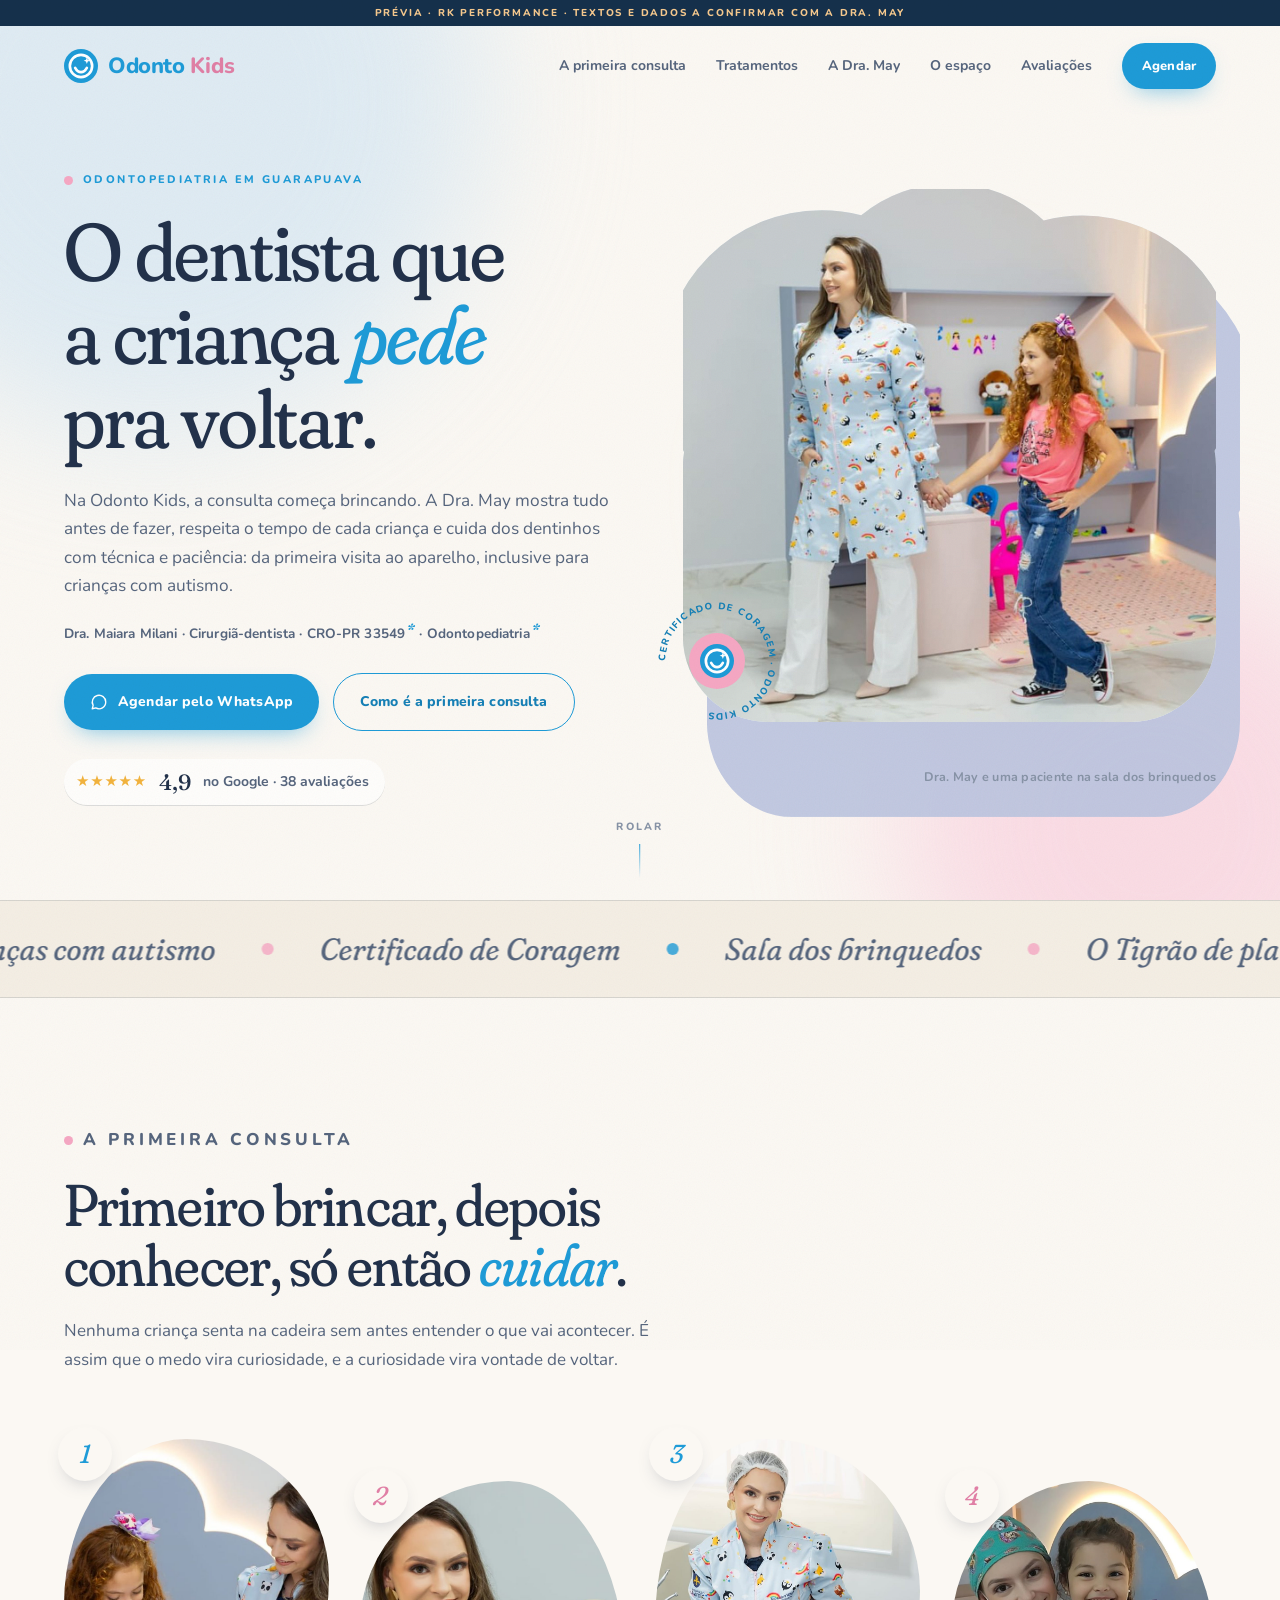
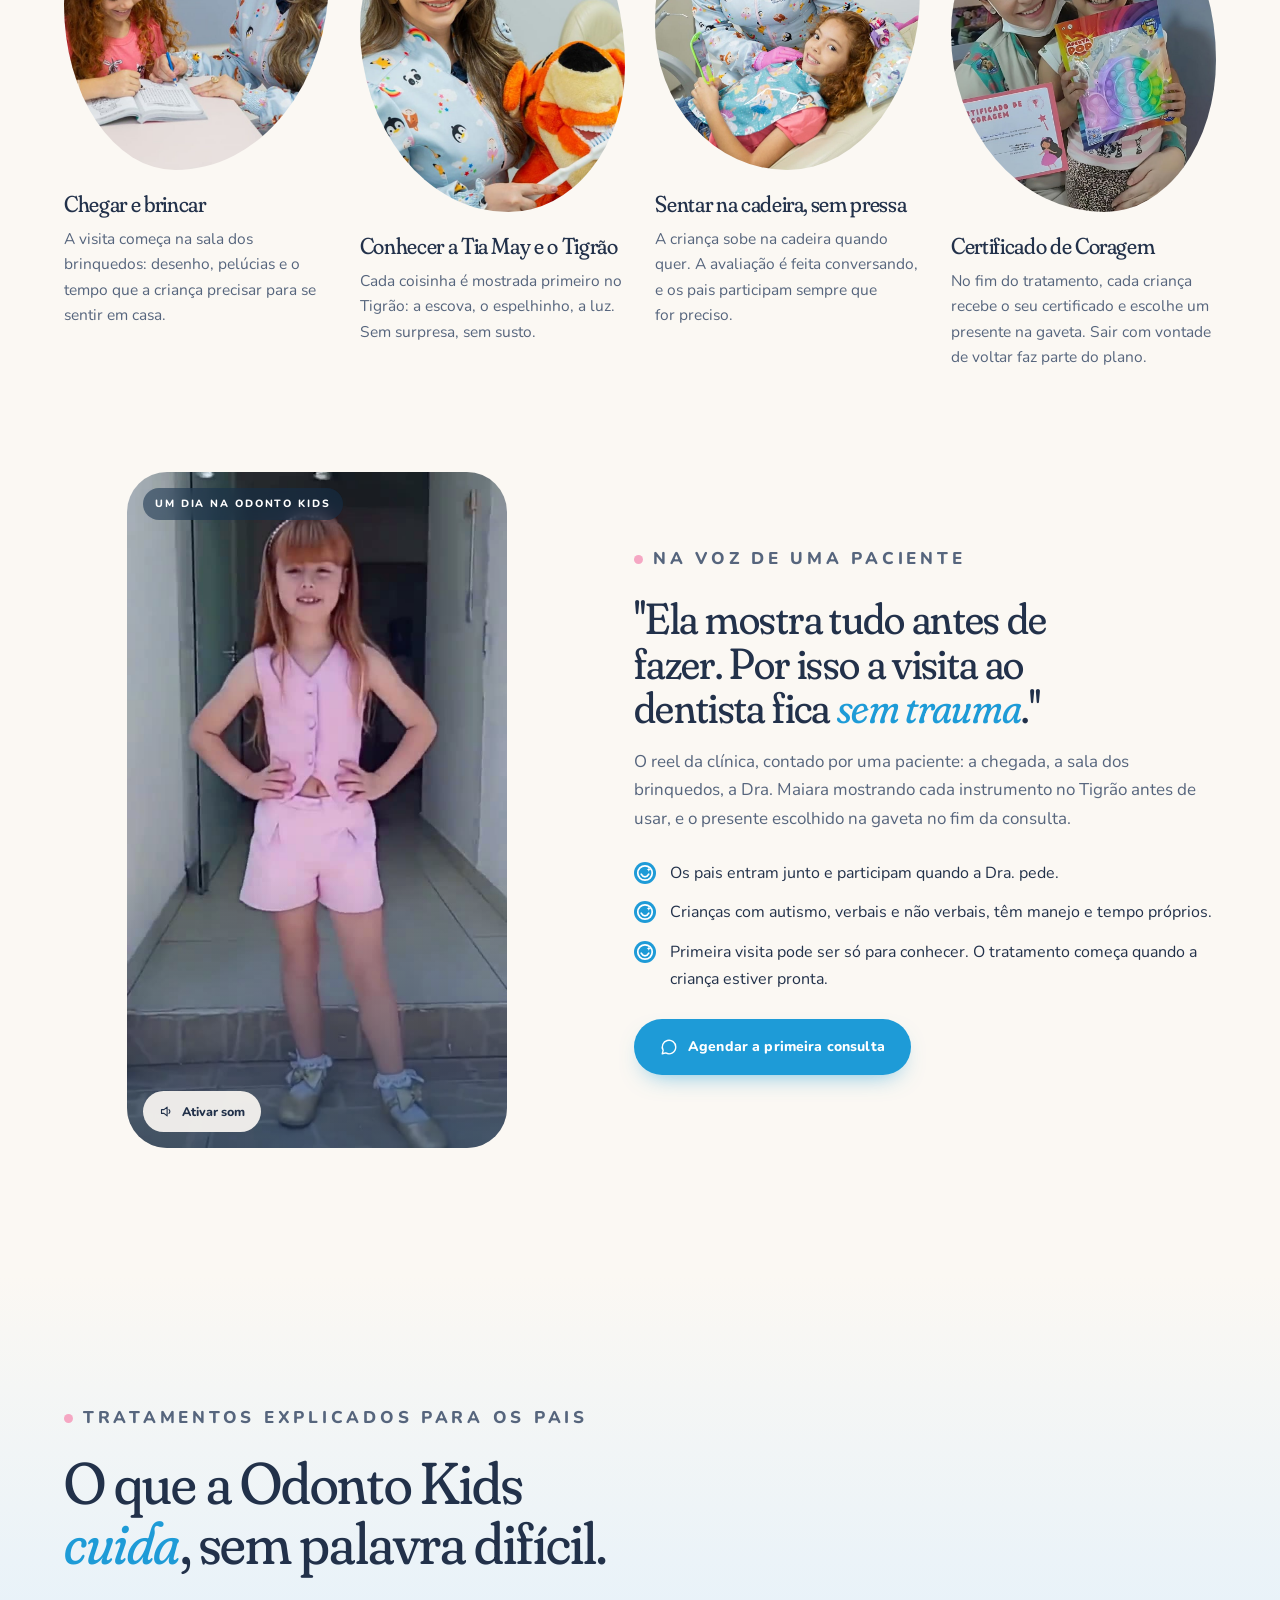
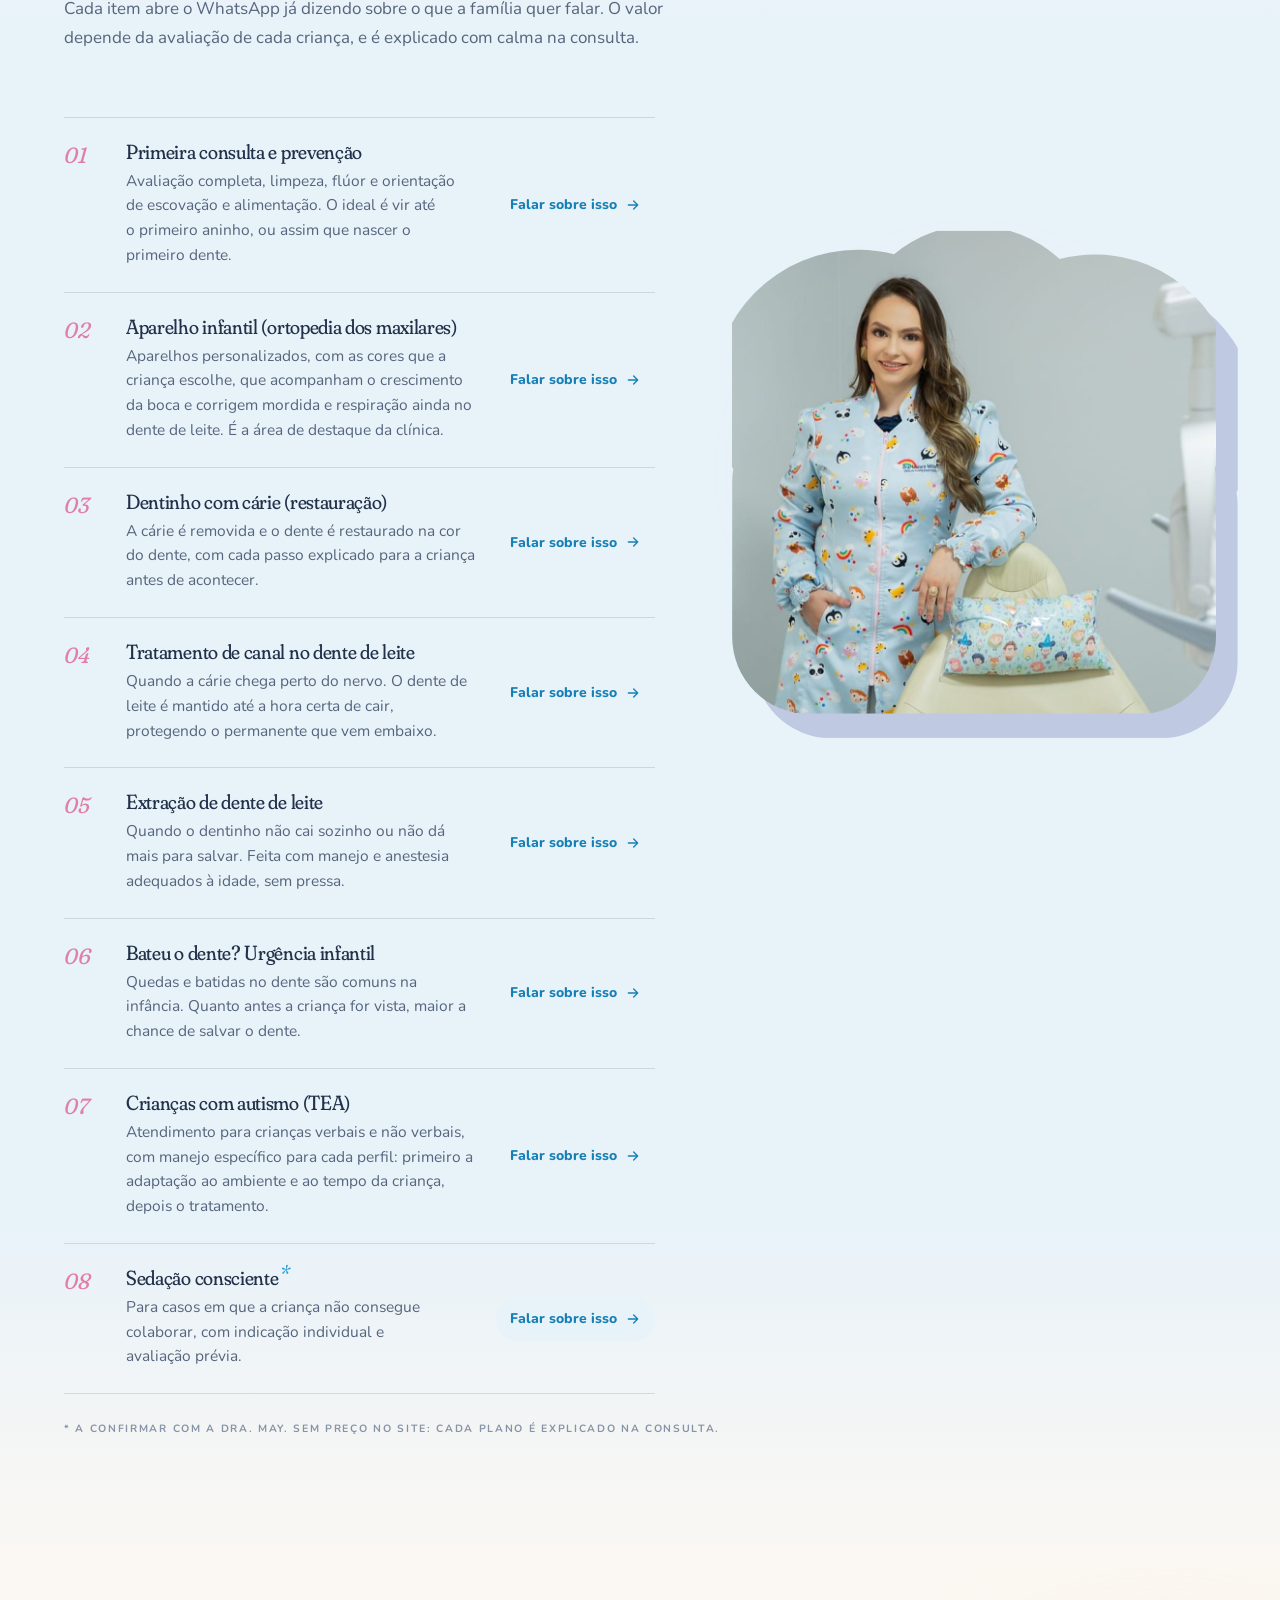
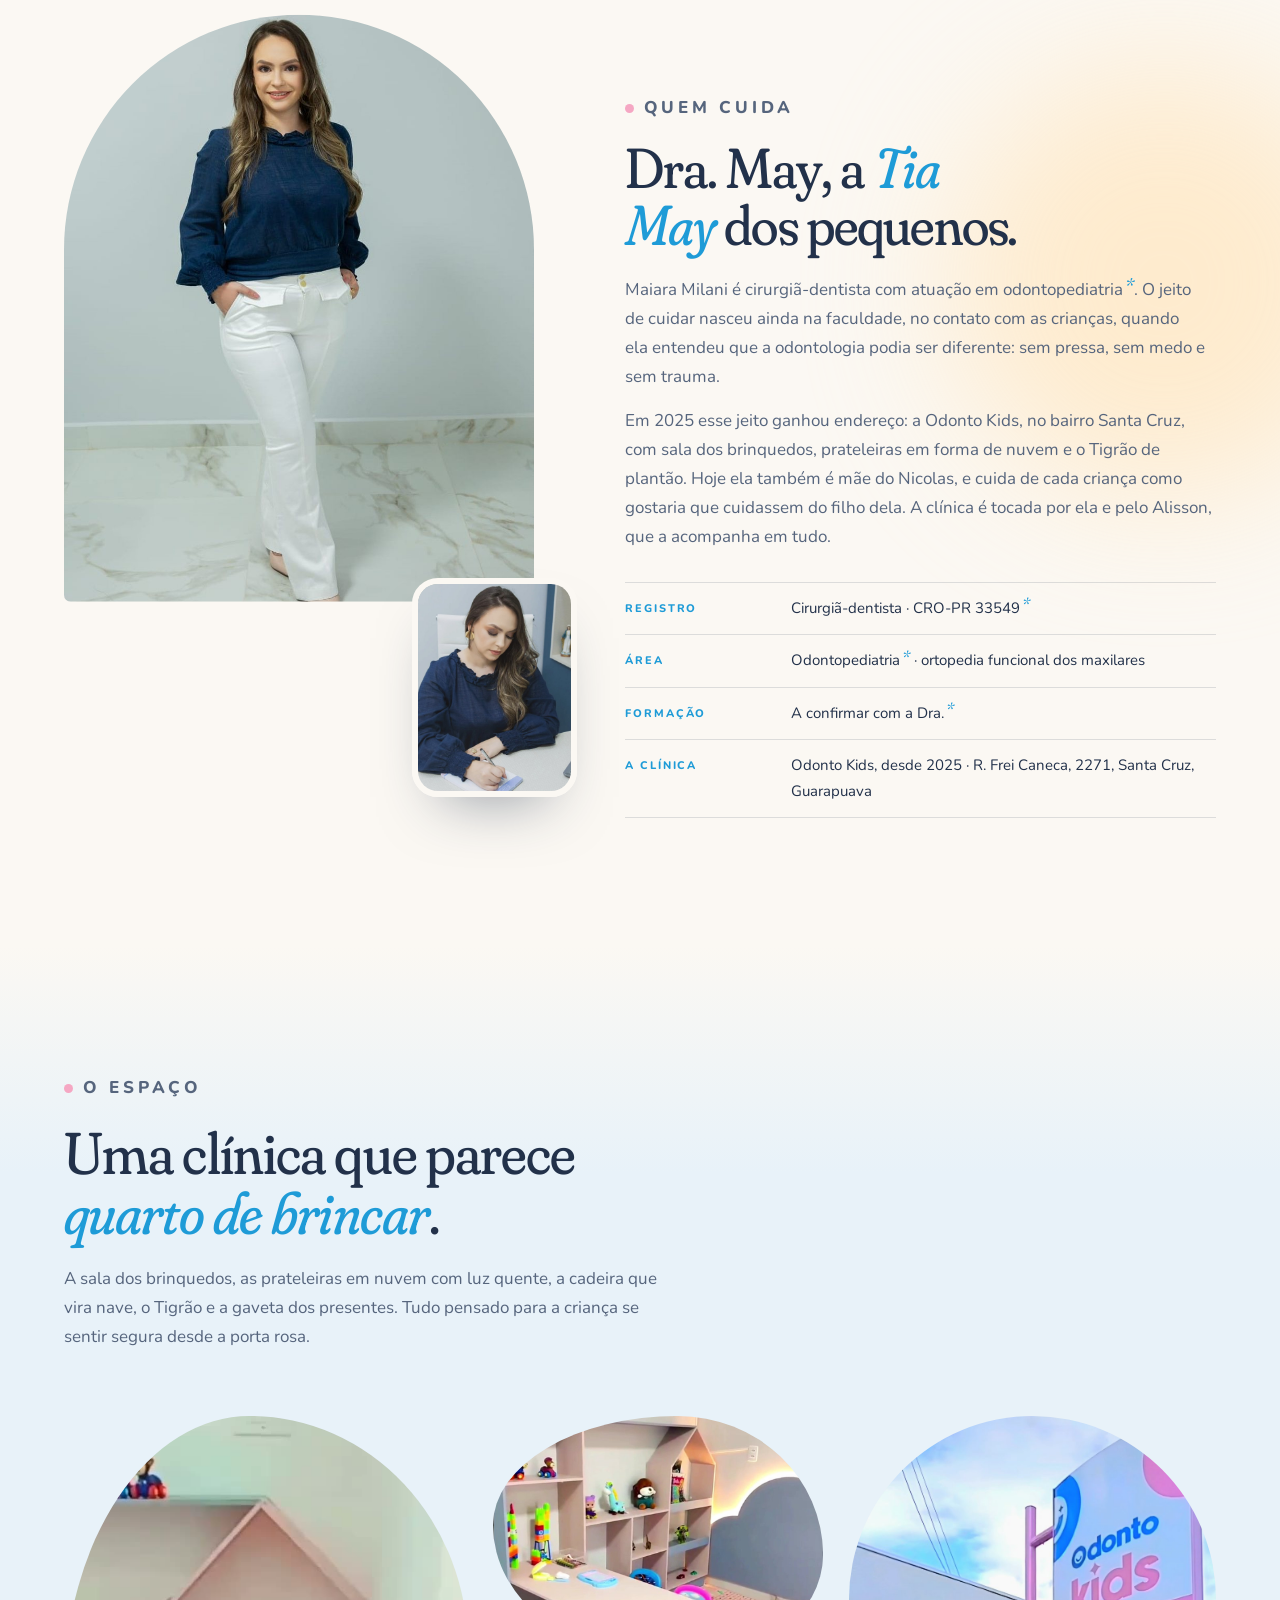
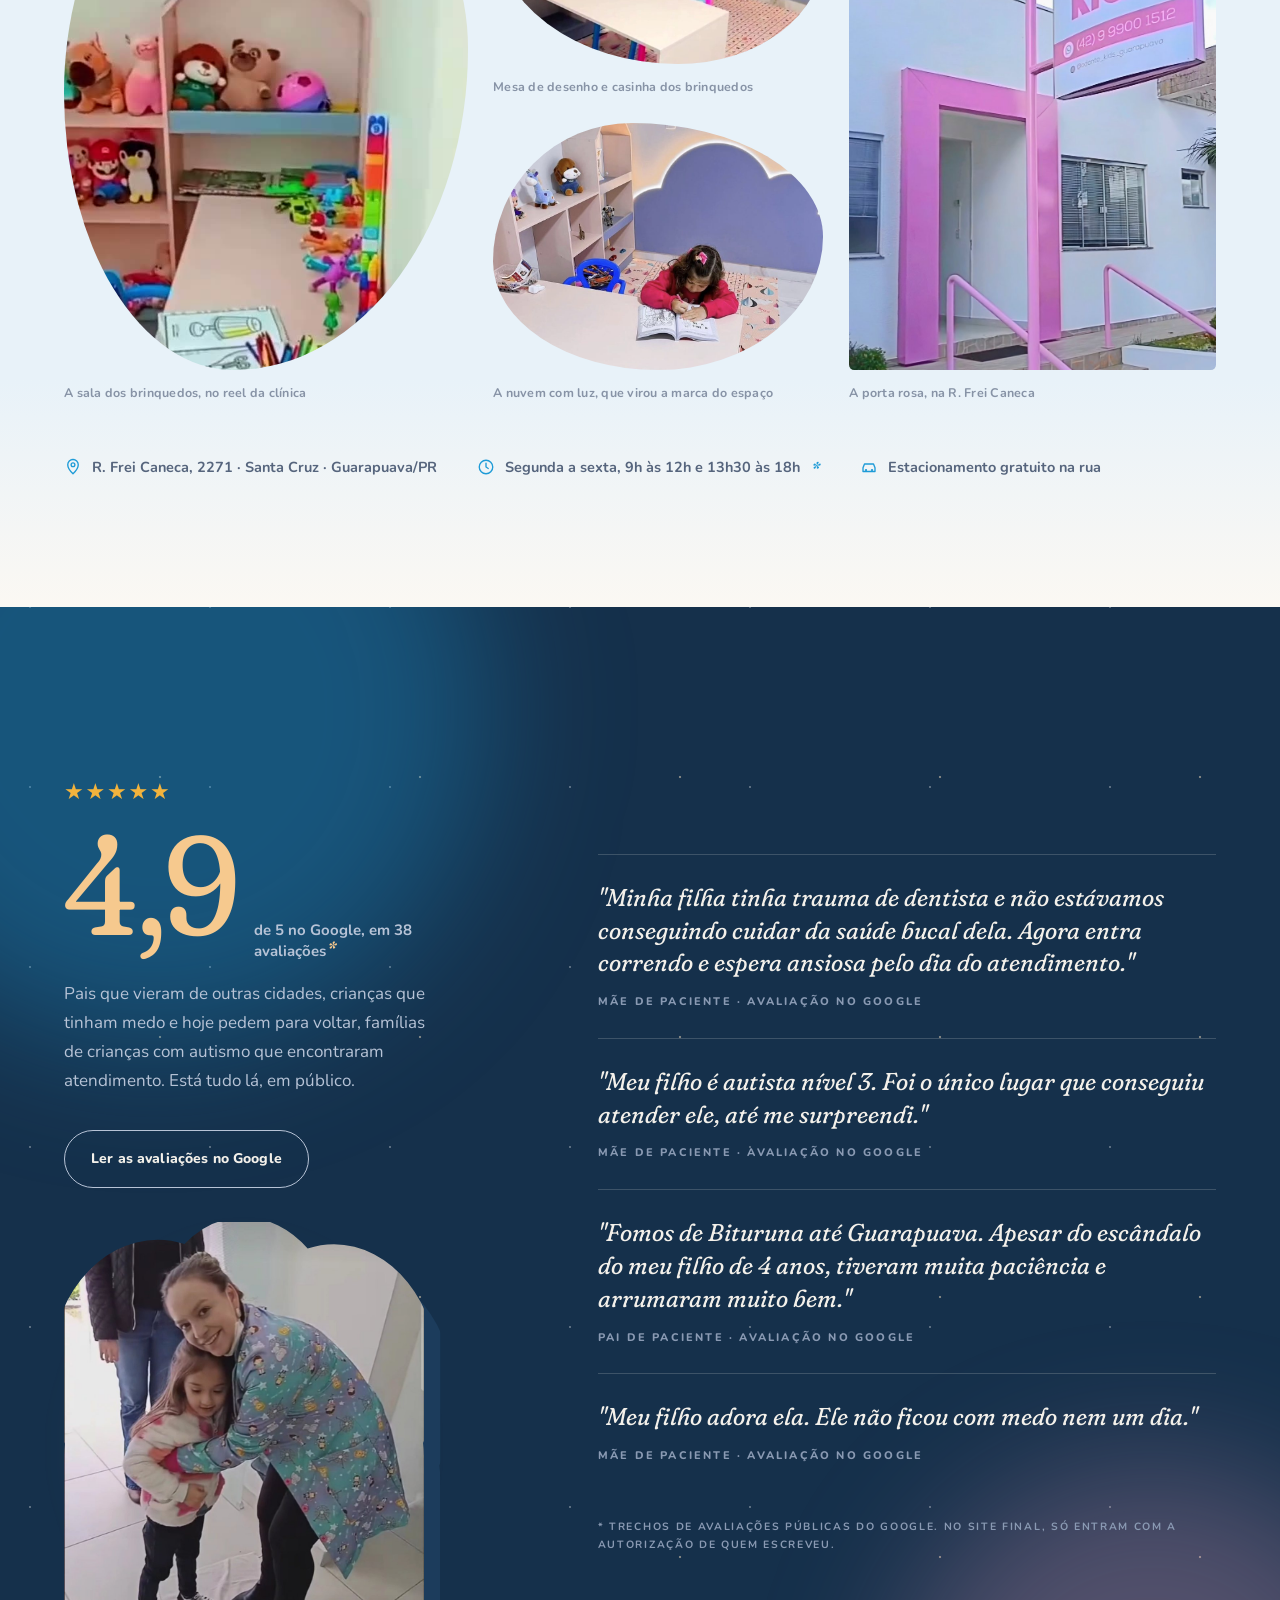
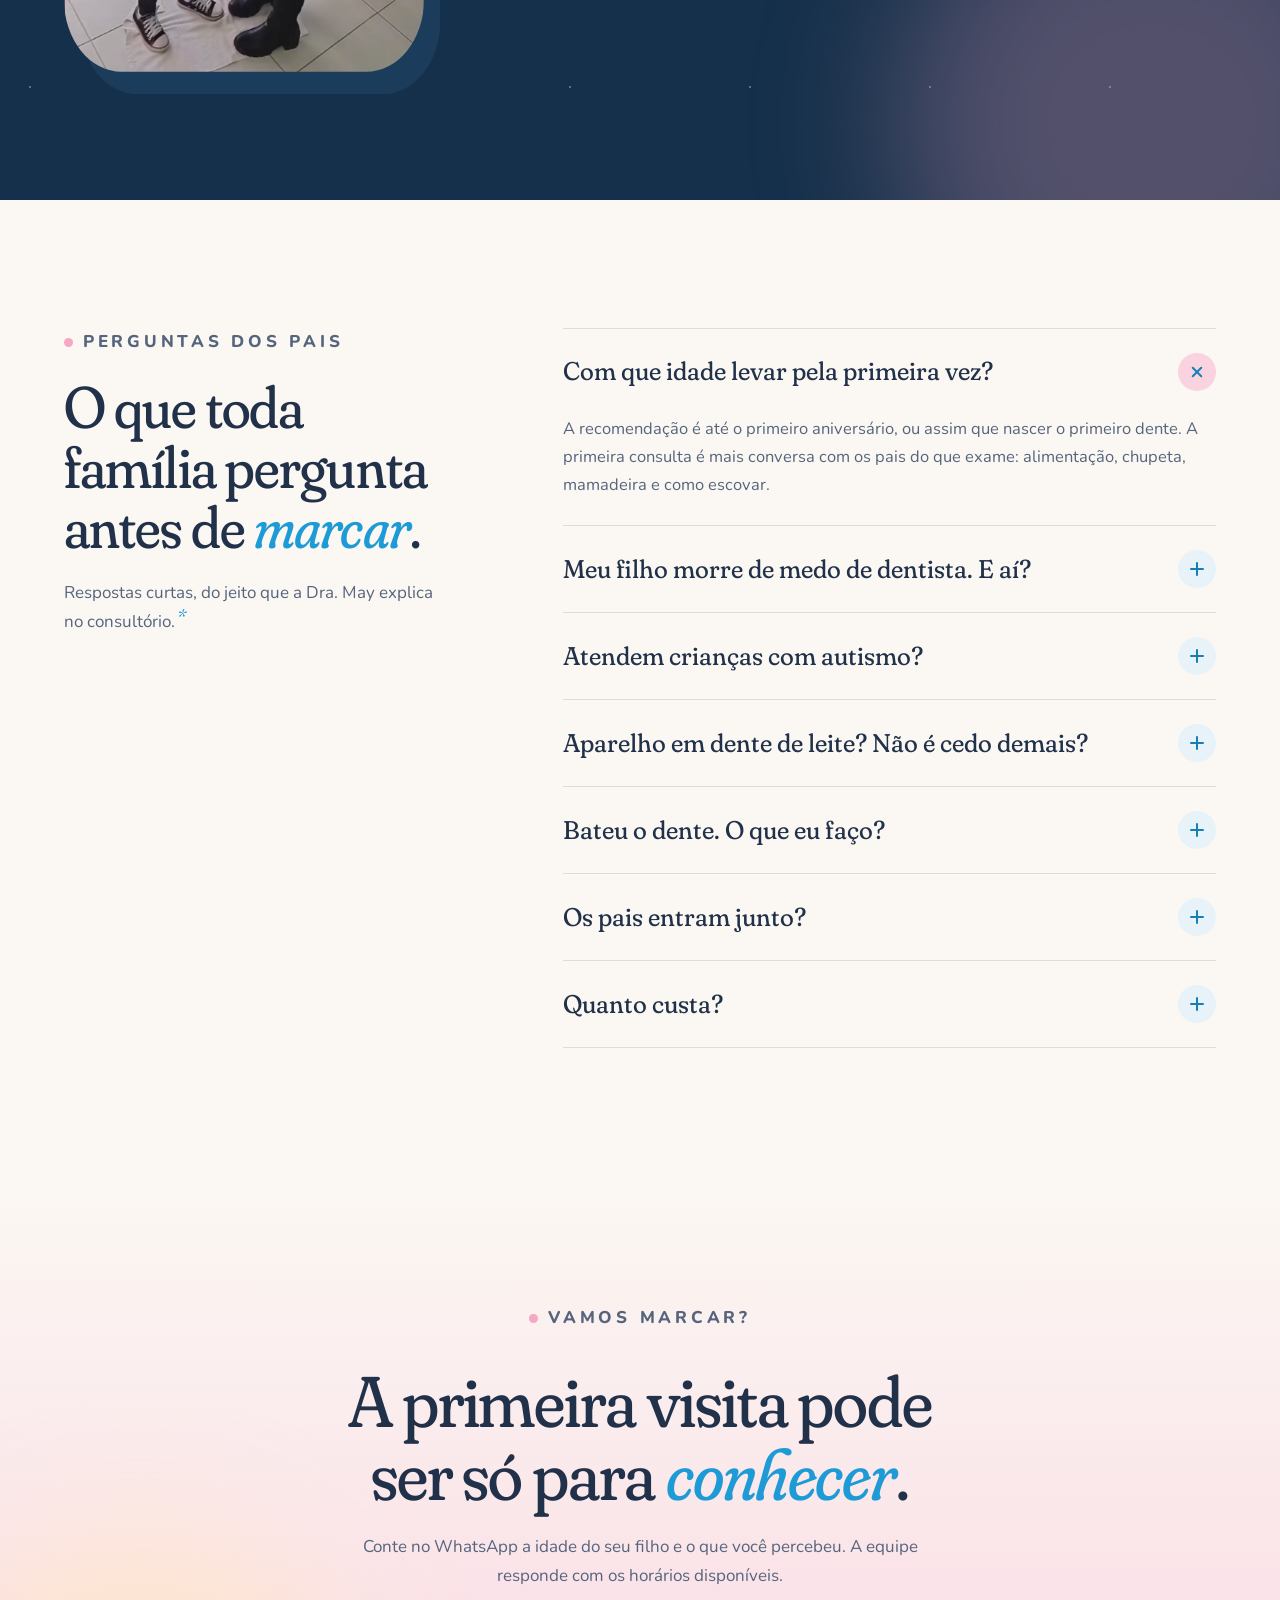
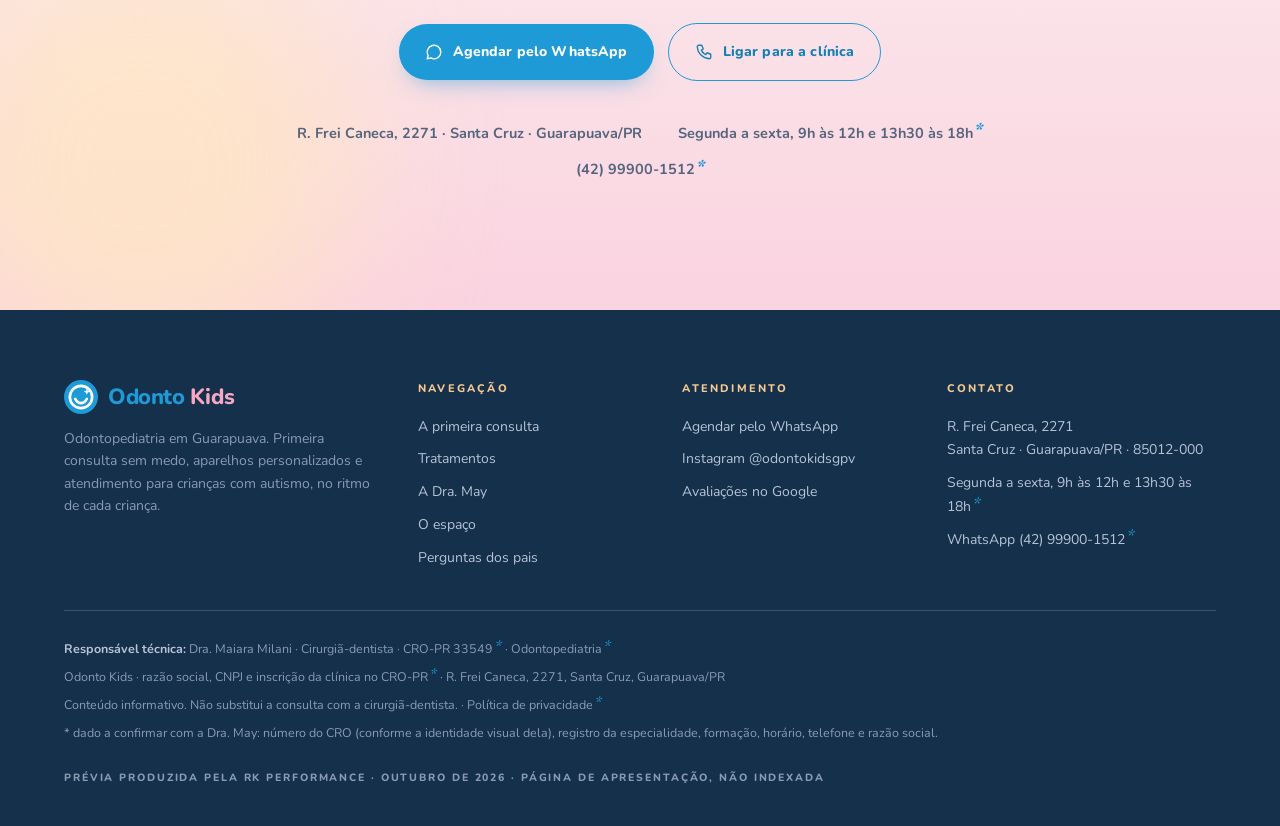
==== index.html @ 17ab5d78 "Prévia do site da Odonto Kids (Dra. May), home + primeira consulta Co-Authored-By: Claude Fable 5.1 " ====
<!DOCTYPE html>
<html lang="pt-BR">
<head>
<meta charset="utf-8">
<meta name="viewport" content="width=device-width, initial-scale=1, viewport-fit=cover">
<title>Odonto Kids · Dra. May · Odontopediatria em Guarapuava</title>
<meta name="description" content="Dentista de criança em Guarapuava. Na Odonto Kids a consulta começa brincando: primeira consulta sem medo, aparelhos personalizados e atendimento para crianças com autismo. Dra. Maiara Milani, cirurgiã-dentista. 4,9 no Google com 38 avaliações.">
<meta name="robots" content="noindex, nofollow">
<meta name="theme-color" content="#FBF8F3">
<meta property="og:type" content="website">
<meta property="og:title" content="Odonto Kids · Dra. May · Odontopediatria em Guarapuava">
<meta property="og:description" content="O dentista que a criança pede pra voltar. Primeira consulta sem medo, aparelhos personalizados e atendimento para crianças com autismo, no bairro Santa Cruz.">
<meta property="og:image" content="https://joaovitorrk.github.io/odonto-kids-site/media/og.jpg">
<meta property="og:image:width" content="1200">
<meta property="og:image:height" content="630">
<meta property="og:locale" content="pt_BR">
<link rel="icon" href="data:image/svg+xml,%3Csvg xmlns='http://www.w3.org/2000/svg' viewBox='0 0 64 64'%3E%3Ccircle cx='32' cy='32' r='32' fill='%231E9BD7'/%3E%3Ccircle cx='32' cy='32' r='21' fill='none' stroke='%23fff' stroke-width='5'/%3E%3Cpath d='M21 35.5c3 5.5 6.6 8 11 8s8-2.5 11-8' fill='none' stroke='%23fff' stroke-width='5' stroke-linecap='round'/%3E%3Cpath d='M43 16l1.7 4.3 4.3 1.7-4.3 1.7L43 28l-1.7-4.3-4.3-1.7 4.3-1.7z' fill='%23fff'/%3E%3C/svg%3E">
<link rel="preconnect" href="https://fonts.googleapis.com">
<link rel="preconnect" href="https://fonts.gstatic.com" crossorigin>
<link href="https://fonts.googleapis.com/css2?family=Fraunces:ital,opsz,wght,SOFT@0,9..144,300..600,100;1,9..144,300..600,100&family=Nunito:wght@400;600;700;800&display=swap" rel="stylesheet">
<link rel="stylesheet" href="assets/site.css">
<link rel="preload" as="image" href="media/hero.jpg" fetchpriority="high">
</head>
<body>
<svg width="0" height="0" style="position:absolute" aria-hidden="true" focusable="false">
  <defs>
    <clipPath id="nuvem" clipPathUnits="objectBoundingBox">
      <circle cx="0.26" cy="0.34" r="0.30"/>
      <circle cx="0.50" cy="0.25" r="0.26"/>
      <circle cx="0.75" cy="0.34" r="0.29"/>
      <rect x="0" y="0.36" width="1" height="0.64" rx="0.16" ry="0.16"/>
    </clipPath>
    <symbol id="sorriso" viewBox="0 0 64 64">
      <circle cx="32" cy="32" r="32" fill="#1E9BD7"/>
      <circle cx="32" cy="32" r="21" fill="none" stroke="#fff" stroke-width="5"/>
      <path d="M21 35.5c3 5.5 6.6 8 11 8s8-2.5 11-8" fill="none" stroke="#fff" stroke-width="5" stroke-linecap="round"/>
      <path d="M43 16l1.7 4.3 4.3 1.7-4.3 1.7L43 28l-1.7-4.3-4.3-1.7 4.3-1.7z" fill="#fff"/>
    </symbol>
    <symbol id="i-wa" viewBox="0 0 24 24"><path d="M21 12a9 9 0 0 1-13.3 7.9L3 21l1.2-4.5A9 9 0 1 1 21 12z" fill="none" stroke="currentColor" stroke-width="1.8" stroke-linecap="round" stroke-linejoin="round"/></symbol>
    <symbol id="i-tel" viewBox="0 0 24 24"><path d="M5 3h4l2 5-2.5 1.5a11 11 0 0 0 6 6L16 13l5 2v4a2 2 0 0 1-2 2A17 17 0 0 1 3 5a2 2 0 0 1 2-2z" fill="none" stroke="currentColor" stroke-width="1.8" stroke-linecap="round" stroke-linejoin="round"/></symbol>
    <symbol id="i-pin" viewBox="0 0 24 24"><path d="M12 21s7-6.5 7-12a7 7 0 1 0-14 0c0 5.5 7 12 7 12z" fill="none" stroke="currentColor" stroke-width="1.8" stroke-linejoin="round"/><circle cx="12" cy="9" r="2.5" fill="none" stroke="currentColor" stroke-width="1.8"/></symbol>
    <symbol id="i-seta" viewBox="0 0 24 24"><path d="M5 12h14M13 6l6 6-6 6" fill="none" stroke="currentColor" stroke-width="2" stroke-linecap="round" stroke-linejoin="round"/></symbol>
    <symbol id="i-som" viewBox="0 0 24 24"><path d="M4 9v6h4l5 4V5L8 9H4z" fill="none" stroke="currentColor" stroke-width="1.8" stroke-linejoin="round"/><path d="M16 9a4 4 0 0 1 0 6" fill="none" stroke="currentColor" stroke-width="1.8" stroke-linecap="round"/></symbol>
    <symbol id="i-relogio" viewBox="0 0 24 24"><circle cx="12" cy="12" r="9" fill="none" stroke="currentColor" stroke-width="1.8"/><path d="M12 7v5l3 2" fill="none" stroke="currentColor" stroke-width="1.8" stroke-linecap="round"/></symbol>
    <symbol id="i-carro" viewBox="0 0 24 24"><path d="M4 13l2-5h12l2 5v5H4z" fill="none" stroke="currentColor" stroke-width="1.8" stroke-linejoin="round"/><circle cx="8" cy="16" r="1.5" fill="currentColor"/><circle cx="16" cy="16" r="1.5" fill="currentColor"/></symbol>
  </defs>
</svg>

<div class="grao" aria-hidden="true"></div>
<div class="intro" aria-hidden="true">
  <svg class="sorriso" viewBox="0 0 64 64">
    <circle class="anel" cx="32" cy="32" r="22" fill="none" stroke="#1E9BD7" stroke-width="4.5"/>
    <path class="boca" d="M21 35.5c3 5.5 6.6 8 11 8s8-2.5 11-8" fill="none" stroke="#1E9BD7" stroke-width="4.5" stroke-linecap="round"/>
    <path class="brilho" d="M44 14l1.7 4.3 4.3 1.7-4.3 1.7L44 26l-1.7-4.3-4.3-1.7 4.3-1.7z" fill="#F5A7C3"/>
  </svg>
  <div class="nome"><b>Odonto</b> <i>Kids</i></div>
</div>

<div class="aviso"><span class="longo">Prévia · RK Performance · textos e dados a confirmar com a Dra. May</span><span class="curto">Prévia · RK Performance · a confirmar</span></div>

<header class="topo" id="topo">
  <a class="marca" href="#inicio" aria-label="Odonto Kids, início"><svg aria-hidden="true"><use href="#sorriso"/></svg><span><span class="o">Odonto</span> <span class="k">Kids</span></span></a>
  <nav aria-label="Seções">
    <a class="lk" href="#consulta">A primeira consulta</a>
    <a class="lk" href="#tratamentos">Tratamentos</a>
    <a class="lk" href="#dra">A Dra. May</a>
    <a class="lk" href="#espaco">O espaço</a>
    <a class="lk" href="#avaliacoes">Avaliações</a>
    <a class="btn pq" href="#" data-demo="wa" data-msg="Olá! Vim pelo site da Odonto Kids e quero agendar uma consulta para meu filho.">Agendar</a>
  </nav>
</header>

<main id="inicio">

<!-- primeira tela -->
<section class="hero" aria-label="Apresentação">
  <div class="mancha a" aria-hidden="true"></div>
  <div class="mancha b" aria-hidden="true"></div>
  <div class="wrap">
    <div class="texto">
      <p class="rot">Odontopediatria em Guarapuava</p>
      <h1>O dentista que a criança <em>pede</em> pra voltar.</h1>
      <p class="sub so-pc">Na Odonto Kids, a consulta começa brincando. A Dra. May mostra tudo antes de fazer, respeita o tempo de cada criança e cuida dos dentinhos com técnica e paciência: da primeira visita ao aparelho, inclusive para crianças com autismo.</p>
      <p class="sub so-cel">Na Odonto Kids, a consulta começa brincando. A Dra. May mostra tudo antes de fazer e respeita o tempo de cada criança: da primeira visita ao aparelho, inclusive para crianças com autismo.</p>
      <p class="quem">Dra. Maiara Milani · Cirurgiã-dentista · CRO-PR 33549<sup class="conf" title="Conforme a identidade visual dela; conferir na consulta pública do CRO-PR">*</sup> · Odontopediatria<sup class="conf" title="Confirmar o registro da especialidade no CRO-PR">*</sup></p>
      <div class="acoes">
        <a class="btn" href="#" data-demo="wa" data-msg="Olá! Vim pelo site da Odonto Kids e quero agendar uma consulta para meu filho."><svg aria-hidden="true"><use href="#i-wa"/></svg>Agendar pelo WhatsApp</a>
        <a class="btn linha" href="#consulta">Como é a primeira consulta</a>
      </div>
      <a class="google" href="https://www.google.com/maps/place/?q=place_id:ChIJAaXhLtE375QR1uLJDD2MegI" target="_blank" rel="noopener"><span class="est">★★★★★</span><b>4,9</b><span>no Google · 38 avaliações</span></a>
    </div>
    <div class="quadro nuvem">
      <div class="sombra" aria-hidden="true"></div>
      <div class="img q"><img src="media/hero.jpg" srcset="media/hero-700.jpg 700w, media/hero.jpg 1200w" sizes="(max-width: 900px) 100vw, 560px" width="1200" height="1200" alt="Dra. May de mãos dadas com uma paciente na sala dos brinquedos da Odonto Kids, com a prateleira em forma de nuvem ao fundo" fetchpriority="high"></div>
      <div class="selo" aria-hidden="true">
        <svg viewBox="0 0 132 132">
          <defs><path id="selo-c" d="M66,66 m-52,0 a52,52 0 1,1 104,0 a52,52 0 1,1 -104,0"/></defs>
          <text><textPath href="#selo-c">Certificado de Coragem · Odonto Kids</textPath></text>
          <circle class="miolo" cx="66" cy="66" r="28"/>
          <use href="#sorriso" x="49" y="49" width="34" height="34"/>
        </svg>
      </div>
      <p class="leg">Dra. May e uma paciente na sala dos brinquedos</p>
    </div>
  </div>
  <div class="rolar" aria-hidden="true">Rolar<span></span></div>
</section>

<div class="letreiro" aria-hidden="true">
  <div class="faixa" id="faixa">
    <span>Primeira consulta sem medo</span><span>No ritmo de cada criança</span><span>Aparelhos personalizados</span><span>Crianças com autismo</span><span>Certificado de Coragem</span><span>Sala dos brinquedos</span><span>O Tigrão de plantão</span><span>Santa Cruz, Guarapuava</span>
  </div>
</div>

<!-- a primeira consulta -->
<section class="secao" id="consulta">
  <div class="wrap">
    <div class="cabeca">
      <p class="rot rv">A primeira consulta</p>
      <h2 class="rv">Primeiro brincar, depois conhecer, só então <em>cuidar</em>.</h2>
      <p class="rv d1">Nenhuma criança senta na cadeira sem antes entender o que vai acontecer. É assim que o medo vira curiosidade, e a curiosidade vira vontade de voltar.</p>
    </div>
    <div class="passos">
      <figure class="passo rv">
        <span class="n">1</span>
        <div class="blob b1"><img src="media/passo-brincar.jpg" width="1000" height="1000" alt="Dra. May e uma paciente desenhando juntas na mesa da sala dos brinquedos" loading="lazy"></div>
        <figcaption><h3>Chegar e brincar</h3><p>A visita começa na sala dos brinquedos: desenho, pelúcias e o tempo que a criança precisar para se sentir em casa.</p></figcaption>
      </figure>
      <figure class="passo rv d1">
        <span class="n">2</span>
        <div class="blob b2"><img src="media/passo-tigrao.jpg" width="1000" height="1000" alt="Dra. May segurando o Tigrão de pelúcia e uma escova de dentes grande" loading="lazy"></div>
        <figcaption><h3>Conhecer a Tia May e o Tigrão</h3><p>Cada coisinha é mostrada primeiro no Tigrão: a escova, o espelhinho, a luz. Sem surpresa, sem susto.</p></figcaption>
      </figure>
      <figure class="passo rv d2">
        <span class="n">3</span>
        <div class="blob b3"><img src="media/passo-cadeira.jpg" width="1000" height="1250" alt="Dra. May e uma paciente sorrindo na cadeira de atendimento" loading="lazy"></div>
        <figcaption><h3>Sentar na cadeira, sem pressa</h3><p>A criança sobe na cadeira quando quer. A avaliação é feita conversando, e os pais participam sempre que for preciso.</p></figcaption>
      </figure>
      <figure class="passo rv d3">
        <span class="n">4</span>
        <div class="blob b4"><img src="media/passo-certificado.jpg" width="1000" height="1250" alt="Dra. May e uma paciente mostrando o Certificado de Coragem e o presente" loading="lazy"></div>
        <figcaption><h3>Certificado de Coragem</h3><p>No fim do tratamento, cada criança recebe o seu certificado e escolhe um presente na gaveta. Sair com vontade de voltar faz parte do plano.</p></figcaption>
      </figure>
    </div>

    <div class="consulta-video">
      <div class="vid rv" data-nome="umdia">
        <span class="rotulo">Um dia na Odonto Kids</span>
        <video preload="none" poster="media/umdia-poster.jpg" playsinline muted loop><source src="media/umdia.mp4" type="video/mp4"></video>
        <div class="sombra-baixo" aria-hidden="true"></div>
        <button class="som" type="button" aria-pressed="false"><svg aria-hidden="true"><use href="#i-som"/></svg><span>Ativar som</span></button>
      </div>
      <div class="texto rv d1">
        <p class="rot">Na voz de uma paciente</p>
        <h3>"Ela mostra tudo antes de fazer. Por isso a visita ao dentista fica <em>sem trauma</em>."</h3>
        <p>O reel da clínica, contado por uma paciente: a chegada, a sala dos brinquedos, a Dra. Maiara mostrando cada instrumento no Tigrão antes de usar, e o presente escolhido na gaveta no fim da consulta.</p>
        <ul class="lista">
          <li><svg aria-hidden="true"><use href="#sorriso"/></svg><span>Os pais entram junto e participam quando a Dra. pede.</span></li>
          <li><svg aria-hidden="true"><use href="#sorriso"/></svg><span>Crianças com autismo, verbais e não verbais, têm manejo e tempo próprios.</span></li>
          <li><svg aria-hidden="true"><use href="#sorriso"/></svg><span>Primeira visita pode ser só para conhecer. O tratamento começa quando a criança estiver pronta.</span></li>
        </ul>
        <a class="btn" href="#" data-demo="wa" data-msg="Olá! Vim pelo site da Odonto Kids e quero agendar a primeira consulta do meu filho."><svg aria-hidden="true"><use href="#i-wa"/></svg>Agendar a primeira consulta</a>
      </div>
    </div>
  </div>
</section>

<!-- tratamentos -->
<section class="secao ceu-fundo" id="tratamentos">
  <div class="wrap">
    <div class="cabeca">
      <p class="rot rv">Tratamentos explicados para os pais</p>
      <h2 class="rv">O que a Odonto Kids <em>cuida</em>, sem palavra difícil.</h2>
      <p class="rv d1">Cada item abre o WhatsApp já dizendo sobre o que a família quer falar. O valor depende da avaliação de cada criança, e é explicado com calma na consulta.</p>
    </div>
    <div class="trat">
      <ol class="lista-trat">
        <li class="rv"><span class="i">01</span><div><h3>Primeira consulta e prevenção</h3><p>Avaliação completa, limpeza, flúor e orientação de escovação e alimentação. O ideal é vir até o primeiro aninho, ou assim que nascer o primeiro dente.</p></div><a class="seta" href="#" data-demo="wa" data-msg="Olá! Vim pelo site da Odonto Kids e quero agendar a primeira consulta do meu filho.">Falar sobre isso <svg aria-hidden="true"><use href="#i-seta"/></svg></a></li>
        <li class="rv"><span class="i">02</span><div><h3>Aparelho infantil (ortopedia dos maxilares)</h3><p>Aparelhos personalizados, com as cores que a criança escolhe, que acompanham o crescimento da boca e corrigem mordida e respiração ainda no dente de leite. É a área de destaque da clínica.</p></div><a class="seta" href="#" data-demo="wa" data-msg="Olá! Vim pelo site da Odonto Kids e quero uma avaliação para aparelho infantil.">Falar sobre isso <svg aria-hidden="true"><use href="#i-seta"/></svg></a></li>
        <li class="rv"><span class="i">03</span><div><h3>Dentinho com cárie (restauração)</h3><p>A cárie é removida e o dente é restaurado na cor do dente, com cada passo explicado para a criança antes de acontecer.</p></div><a class="seta" href="#" data-demo="wa" data-msg="Olá! Vim pelo site da Odonto Kids. Meu filho está com um dentinho com cárie e quero agendar.">Falar sobre isso <svg aria-hidden="true"><use href="#i-seta"/></svg></a></li>
        <li class="rv"><span class="i">04</span><div><h3>Tratamento de canal no dente de leite</h3><p>Quando a cárie chega perto do nervo. O dente de leite é mantido até a hora certa de cair, protegendo o permanente que vem embaixo.</p></div><a class="seta" href="#" data-demo="wa" data-msg="Olá! Vim pelo site da Odonto Kids e quero saber sobre tratamento de canal em dente de leite.">Falar sobre isso <svg aria-hidden="true"><use href="#i-seta"/></svg></a></li>
        <li class="rv"><span class="i">05</span><div><h3>Extração de dente de leite</h3><p>Quando o dentinho não cai sozinho ou não dá mais para salvar. Feita com manejo e anestesia adequados à idade, sem pressa.</p></div><a class="seta" href="#" data-demo="wa" data-msg="Olá! Vim pelo site da Odonto Kids e quero avaliar a extração de um dente de leite.">Falar sobre isso <svg aria-hidden="true"><use href="#i-seta"/></svg></a></li>
        <li class="rv"><span class="i">06</span><div><h3>Bateu o dente? Urgência infantil</h3><p>Quedas e batidas no dente são comuns na infância. Quanto antes a criança for vista, maior a chance de salvar o dente.</p></div><a class="seta" href="#" data-demo="wa" data-msg="Olá! Meu filho bateu o dente. Vim pelo site da Odonto Kids e preciso de atendimento.">Falar sobre isso <svg aria-hidden="true"><use href="#i-seta"/></svg></a></li>
        <li class="rv"><span class="i">07</span><div><h3>Crianças com autismo (TEA)</h3><p>Atendimento para crianças verbais e não verbais, com manejo específico para cada perfil: primeiro a adaptação ao ambiente e ao tempo da criança, depois o tratamento.</p></div><a class="seta" href="#" data-demo="wa" data-msg="Olá! Vim pelo site da Odonto Kids. Meu filho é autista e quero saber como funciona o atendimento.">Falar sobre isso <svg aria-hidden="true"><use href="#i-seta"/></svg></a></li>
        <li class="rv"><span class="i">08</span><div><h3>Sedação consciente<sup class="conf" title="Item listado na ficha do Google; confirmar com a Dra. como é feita">*</sup></h3><p>Para casos em que a criança não consegue colaborar, com indicação individual e avaliação prévia.</p></div><a class="seta" href="#" data-demo="wa" data-msg="Olá! Vim pelo site da Odonto Kids e quero saber sobre atendimento com sedação.">Falar sobre isso <svg aria-hidden="true"><use href="#i-seta"/></svg></a></li>
      </ol>
      <div class="foto rv d1">
        <div class="nuvem" data-parallax="0.04">
          <div class="sombra" aria-hidden="true"></div>
          <div class="img q"><img src="media/tratamentos.jpg" width="1000" height="1000" alt="Dra. May de jaleco estampado ao lado da cadeira de atendimento" loading="lazy"></div>
        </div>
        <p class="leg">Dra. May no consultório da Odonto Kids</p>
      </div>
    </div>
    <p class="nota-conf rv">* a confirmar com a Dra. May. Sem preço no site: cada plano é explicado na consulta.</p>
  </div>
</section>

<!-- a Dra. -->
<section class="secao" id="dra">
  <div class="mancha luz" style="top:10%;right:-8%" aria-hidden="true"></div>
  <div class="wrap">
    <div class="sobre">
      <div class="foto rv">
        <div class="arco" data-parallax="-0.03"><img src="media/sobre-retrato.jpg" width="900" height="1200" alt="Retrato da Dra. Maiara Milani" loading="lazy"></div>
        <div class="mini"><img src="media/sobre.jpg" width="979" height="1224" alt="Dra. Maiara Milani escrevendo no consultório" loading="lazy"></div>
      </div>
      <div class="texto">
        <p class="rot rv">Quem cuida</p>
        <h2 class="rv">Dra. May, a <em>Tia May</em> dos pequenos.</h2>
        <p class="rv d1">Maiara Milani é cirurgiã-dentista com atuação em odontopediatria<sup class="conf" title="Confirmar o registro da especialidade no CRO-PR">*</sup>. O jeito de cuidar nasceu ainda na faculdade, no contato com as crianças, quando ela entendeu que a odontologia podia ser diferente: sem pressa, sem medo e sem trauma.</p>
        <p class="rv d1">Em 2025 esse jeito ganhou endereço: a Odonto Kids, no bairro Santa Cruz, com sala dos brinquedos, prateleiras em forma de nuvem e o Tigrão de plantão. Hoje ela também é mãe do Nicolas, e cuida de cada criança como gostaria que cuidassem do filho dela. A clínica é tocada por ela e pelo Alisson, que a acompanha em tudo.</p>
        <ul class="ficha rv d2">
          <li><b>Registro</b><span>Cirurgiã-dentista · CRO-PR 33549<sup class="conf" title="Conforme a identidade visual dela; conferir no CRO-PR">*</sup></span></li>
          <li><b>Área</b><span>Odontopediatria<sup class="conf" title="Confirmar o registro da especialidade">*</sup> · ortopedia funcional dos maxilares</span></li>
          <li><b>Formação</b><span>A confirmar com a Dra.<sup class="conf" title="Faculdade e cursos entram aqui">*</sup></span></li>
          <li><b>A clínica</b><span>Odonto Kids, desde 2025 · R. Frei Caneca, 2271, Santa Cruz, Guarapuava</span></li>
        </ul>
      </div>
    </div>
  </div>
</section>

<!-- o espaço -->
<section class="secao ceu-fundo" id="espaco">
  <div class="wrap">
    <div class="cabeca">
      <p class="rot rv">O espaço</p>
      <h2 class="rv">Uma clínica que parece <em>quarto de brincar</em>.</h2>
      <p class="rv d1">A sala dos brinquedos, as prateleiras em nuvem com luz quente, a cadeira que vira nave, o Tigrão e a gaveta dos presentes. Tudo pensado para a criança se sentir segura desde a porta rosa.</p>
    </div>
    <div class="mosaico">
      <figure class="m1 rv"><div class="loop blob b1"><video preload="none" poster="media/espaco-poster.jpg" playsinline muted loop aria-label="A sala dos brinquedos da Odonto Kids, mostrada por uma paciente"><source src="media/espaco.mp4" type="video/mp4"></video></div><figcaption>A sala dos brinquedos, no reel da clínica</figcaption></figure>
      <figure class="m2 rv d1"><div class="blob b2"><img src="media/espaco-brinquedos.jpg" width="1000" height="1371" alt="Mesa de desenho e prateleira em forma de casinha com brinquedos" loading="lazy"></div><figcaption>Mesa de desenho e casinha dos brinquedos</figcaption></figure>
      <figure class="m3 rv d2"><div class="arco"><img src="media/fachada.jpg" width="1100" height="1375" alt="Fachada da Odonto Kids, com a porta rosa e a placa azul e rosa" loading="lazy"></div><figcaption>A porta rosa, na R. Frei Caneca</figcaption></figure>
      <figure class="m4 rv d1"><div class="blob b3"><img src="media/espaco-nuvem.jpg" width="1000" height="991" alt="Prateleira em forma de nuvem com luz quente e uma criança desenhando" loading="lazy"></div><figcaption>A nuvem com luz, que virou a marca do espaço</figcaption></figure>
    </div>
    <div class="endereco rv">
      <span><svg aria-hidden="true"><use href="#i-pin"/></svg>R. Frei Caneca, 2271 · Santa Cruz · Guarapuava/PR</span>
      <span><svg aria-hidden="true"><use href="#i-relogio"/></svg>Segunda a sexta, 9h às 12h e 13h30 às 18h<sup class="conf" title="Horário do Google; a confirmar">*</sup></span>
      <span><svg aria-hidden="true"><use href="#i-carro"/></svg>Estacionamento gratuito na rua</span>
    </div>
  </div>
</section>

<!-- avaliações -->
<section class="secao aval escuro" id="avaliacoes">
  <div class="estrelas" aria-hidden="true"></div>
  <div class="mancha a" aria-hidden="true"></div>
  <div class="mancha b" aria-hidden="true"></div>
  <div class="wrap">
    <div class="texto">
      <p class="rot rv">O que os pais dizem</p>
      <div class="est rv" aria-hidden="true">★★★★★</div>
      <div class="nota rv"><b>4,9</b><span>de 5 no Google, em 38 avaliações<sup class="conf" title="Levantado em 07/10/2026">*</sup></span></div>
      <p class="rv d1" style="color:var(--papel-2);max-width:380px">Pais que vieram de outras cidades, crianças que tinham medo e hoje pedem para voltar, famílias de crianças com autismo que encontraram atendimento. Está tudo lá, em público.</p>
      <div class="acoes rv d2"><a class="btn linha" href="https://www.google.com/maps/place/?q=place_id:ChIJAaXhLtE375QR1uLJDD2MegI" target="_blank" rel="noopener">Ler as avaliações no Google</a></div>
      <div class="foto nuvem rv d2">
        <div class="sombra" aria-hidden="true"></div>
        <div class="img"><img src="media/abraco.jpg" width="1000" height="1250" alt="Dra. May abraçando uma paciente na recepção" loading="lazy"></div>
      </div>
    </div>
    <div class="falas">
      <blockquote class="fala rv"><p>"Minha filha tinha trauma de dentista e não estávamos conseguindo cuidar da saúde bucal dela. Agora entra correndo e espera ansiosa pelo dia do atendimento."</p><cite>Mãe de paciente · avaliação no Google</cite></blockquote>
      <blockquote class="fala rv d1"><p>"Meu filho é autista nível 3. Foi o único lugar que conseguiu atender ele, até me surpreendi."</p><cite>Mãe de paciente · avaliação no Google</cite></blockquote>
      <blockquote class="fala rv d2"><p>"Fomos de Bituruna até Guarapuava. Apesar do escândalo do meu filho de 4 anos, tiveram muita paciência e arrumaram muito bem."</p><cite>Pai de paciente · avaliação no Google</cite></blockquote>
      <blockquote class="fala rv d3"><p>"Meu filho adora ela. Ele não ficou com medo nem um dia."</p><cite>Mãe de paciente · avaliação no Google</cite></blockquote>
      <p class="nota-conf rv">* trechos de avaliações públicas do Google. No site final, só entram com a autorização de quem escreveu.</p>
    </div>
  </div>
</section>

<!-- perguntas dos pais -->
<section class="secao" id="duvidas">
  <div class="wrap">
    <div class="faq-grid">
      <div class="cabeca">
        <p class="rot rv">Perguntas dos pais</p>
        <h2 class="rv">O que toda família pergunta antes de <em>marcar</em>.</h2>
        <p class="rv d1">Respostas curtas, do jeito que a Dra. May explica no consultório.<sup class="conf" title="Textos a revisar pela Dra.">*</sup></p>
      </div>
      <div class="faq rv d1">
        <details open>
          <summary>Com que idade levar pela primeira vez?<span class="mais" aria-hidden="true"></span></summary>
          <p>A recomendação é até o primeiro aniversário, ou assim que nascer o primeiro dente. A primeira consulta é mais conversa com os pais do que exame: alimentação, chupeta, mamadeira e como escovar.</p>
        </details>
        <details>
          <summary>Meu filho morre de medo de dentista. E aí?<span class="mais" aria-hidden="true"></span></summary>
          <p>É o caso mais comum aqui. A primeira visita pode ser só para conhecer: brincar, ver o Tigrão, sentar na cadeira se quiser. O tratamento começa quando a criança estiver pronta, não antes.</p>
        </details>
        <details>
          <summary>Atendem crianças com autismo?<span class="mais" aria-hidden="true"></span></summary>
          <p>Sim, verbais e não verbais, com manejo específico para cada perfil. Conte no WhatsApp o que ajuda seu filho a ficar tranquilo (horário, luz, som, objeto de apego) e a consulta é preparada a partir disso.</p>
        </details>
        <details>
          <summary>Aparelho em dente de leite? Não é cedo demais?<span class="mais" aria-hidden="true"></span></summary>
          <p>Nem sempre é preciso esperar os dentes permanentes. Dentes muito apinhados, mordida cruzada ou aberta, respiração pela boca e dificuldade para mastigar são sinais para avaliar o aparelho ainda na infância, enquanto a boca está crescendo.</p>
        </details>
        <details>
          <summary>Bateu o dente. O que eu faço?<span class="mais" aria-hidden="true"></span></summary>
          <p>Mantenha a calma, limpe a boca com água e entre em contato na hora. Se o dente for de leite, não tente recolocar. Se for permanente e saiu inteiro, guarde em leite ou soro e venha imediatamente.</p>
        </details>
        <details>
          <summary>Os pais entram junto?<span class="mais" aria-hidden="true"></span></summary>
          <p>Sim. Os pais acompanham a consulta e, quando a Dra. pede, ajudam no manejo. Nada acontece sem a criança e a família entenderem o que vai ser feito.</p>
        </details>
        <details>
          <summary>Quanto custa?<span class="mais" aria-hidden="true"></span></summary>
          <p>Depende do que a avaliação mostrar. Na primeira consulta a Dra. explica o plano e os valores com calma, para a família decidir sem pressa.</p>
        </details>
      </div>
    </div>
  </div>
</section>

<!-- chamada final -->
<section class="secao chamada" id="agendar">
  <div class="mancha luz" style="bottom:-10%;left:-6%" aria-hidden="true"></div>
  <div class="wrap">
    <p class="rot c rv">Vamos marcar?</p>
    <h2 class="rv">A primeira visita pode ser só para <em>conhecer</em>.</h2>
    <p class="rv d1">Conte no WhatsApp a idade do seu filho e o que você percebeu. A equipe responde com os horários disponíveis.</p>
    <div class="acoes rv d2">
      <a class="btn" href="#" data-demo="wa" data-msg="Olá! Vim pelo site da Odonto Kids e quero agendar uma consulta para meu filho."><svg aria-hidden="true"><use href="#i-wa"/></svg>Agendar pelo WhatsApp</a>
      <a class="btn linha" href="#" data-demo="tel"><svg aria-hidden="true"><use href="#i-tel"/></svg>Ligar para a clínica</a>
    </div>
    <div class="info rv d3">
      <span>R. Frei Caneca, 2271 · Santa Cruz · Guarapuava/PR</span>
      <span>Segunda a sexta, 9h às 12h e 13h30 às 18h<sup class="conf">*</sup></span>
      <span>(42) 99900-1512<sup class="conf">*</sup></span>
    </div>
  </div>
</section>

</main>

<footer>
  <div class="wrap">
    <div class="cols">
      <div><div class="marca"><svg aria-hidden="true"><use href="#sorriso"/></svg><span><span class="o">Odonto</span> <span class="k">Kids</span></span></div><p>Odontopediatria em Guarapuava. Primeira consulta sem medo, aparelhos personalizados e atendimento para crianças com autismo, no ritmo de cada criança.</p></div>
      <div><h4>Navegação</h4><ul><li><a href="#consulta">A primeira consulta</a></li><li><a href="#tratamentos">Tratamentos</a></li><li><a href="#dra">A Dra. May</a></li><li><a href="#espaco">O espaço</a></li><li><a href="#duvidas">Perguntas dos pais</a></li></ul></div>
      <div><h4>Atendimento</h4><ul><li><a href="#" data-demo="wa" data-msg="Olá! Vim pelo site da Odonto Kids e quero agendar uma consulta para meu filho.">Agendar pelo WhatsApp</a></li><li><a href="https://www.instagram.com/odontokidsgpv/" target="_blank" rel="noopener">Instagram @odontokidsgpv</a></li><li><a href="https://www.google.com/maps/place/?q=place_id:ChIJAaXhLtE375QR1uLJDD2MegI" target="_blank" rel="noopener">Avaliações no Google</a></li></ul></div>
      <div><h4>Contato</h4><ul><li>R. Frei Caneca, 2271<br>Santa Cruz · Guarapuava/PR · 85012-000</li><li>Segunda a sexta, 9h às 12h e 13h30 às 18h<sup class="conf" title="A confirmar">*</sup></li><li>WhatsApp (42) 99900-1512<sup class="conf" title="A confirmar">*</sup></li></ul></div>
    </div>
    <div class="legal">
      <p><b>Responsável técnica:</b> Dra. Maiara Milani · Cirurgiã-dentista · CRO-PR 33549<sup class="conf">*</sup> · Odontopediatria<sup class="conf">*</sup></p>
      <p>Odonto Kids · razão social, CNPJ e inscrição da clínica no CRO-PR<sup class="conf">*</sup> · R. Frei Caneca, 2271, Santa Cruz, Guarapuava/PR</p>
      <p>Conteúdo informativo. Não substitui a consulta com a cirurgiã-dentista. · <a href="#">Política de privacidade</a><sup class="conf" title="Em preparação">*</sup></p>
      <p>* dado a confirmar com a Dra. May: número do CRO (conforme a identidade visual dela), registro da especialidade, formação, horário, telefone e razão social.</p>
    </div>
    <p class="rk">Prévia produzida pela RK Performance · outubro de 2026 · página de apresentação, não indexada</p>
  </div>
</footer>

<nav class="barra" aria-label="Atalhos">
  <a class="wa" href="#" data-demo="wa" data-msg="Olá! Vim pelo site da Odonto Kids e quero agendar uma consulta para meu filho."><svg aria-hidden="true"><use href="#i-wa"/></svg>WhatsApp</a>
  <a href="#" data-demo="tel"><svg aria-hidden="true"><use href="#i-tel"/></svg>Ligar</a>
  <a href="#" data-demo="mapa"><svg aria-hidden="true"><use href="#i-pin"/></svg>Chegar</a>
</nav>

<dialog class="demo" id="demo" aria-labelledby="demo-tit">
  <div class="in">
    <p class="rot">Prévia de apresentação</p>
    <h3 id="demo-tit">Agendar pelo WhatsApp</h3>
    <p id="demo-txt">No site final, este botão abre o WhatsApp da Odonto Kids com a mensagem já escrita:</p>
    <blockquote id="demo-msg">Olá! Vim pelo site da Odonto Kids e quero agendar uma consulta para meu filho.</blockquote>
    <div class="acoes">
      <a class="btn" href="https://wa.me/5542999246208?text=Vi%20a%20pr%C3%A9via%20do%20site%20da%20Odonto%20Kids" target="_blank" rel="noopener">Falar com a RK</a>
      <button class="btn linha" type="button" data-fecha>Fechar</button>
    </div>
  </div>
</dialog>

<script src="assets/site.js"></script>
</body>
</html>
---- assets/site.css ----
/* Odonto Kids · Dra. May · prévia RK Performance (07/10/2026)
   Identidade própria, distinta das prévias de clínica de estética da RK em Guarapuava (Angélica: escuro + dourado;
   Luara: marfim + cobre). Aqui: creme de nuvem, o azul e o rosa da marca, a luz quente das prateleiras em nuvem do
   consultório como elemento-assinatura (fotos recortadas em nuvem com brilho atrás), serifa macia Fraunces com uma
   palavra em itálico azul, Nunito arredondada no texto, formas orgânicas em vez de caixas, um só momento escuro
   (avaliações, "céu de noite"). Paleta medida no logo, na fachada e nas fotos do espaço. */
:root{
  --creme:#FBF8F3; --creme-2:#F4EEE4; --creme-3:#EDE4D6;
  --ceu:#E8F2F9; --ceu-2:#D6E7F3;
  --azul:#1E9BD7; --azul-2:#1680B6; --azul-3:#0F5A82;
  --rosa:#F5A7C3; --rosa-2:#FAD3E0; --rosa-3:#E07FA5;
  --lavanda:#BCC5DF; --lavanda-2:#9FABCF;
  --luz:#F6C98E; --luz-2:#FFE7C2;
  --noite:#15304B; --noite-2:#1C3C5C;
  --ink:#22314A; --ink-2:#56657D; --ink-3:#8793A6;
  --papel:#F3F0EA; --papel-2:#B7C3D6; --papel-3:#8A9AB3;
  --hair:rgba(34,49,74,.14); --hair-dark:rgba(243,240,234,.18);
  --display:"Fraunces",Georgia,"Times New Roman",serif;
  --sans:"Nunito",system-ui,-apple-system,"Segoe UI",sans-serif;
  --pad:clamp(22px,5vw,84px); --max:1280px; --topo:80px; --aviso:26px;
}
*{box-sizing:border-box;margin:0;padding:0}
html{scroll-behavior:smooth;-webkit-text-size-adjust:100%;overflow-x:clip}
#dra,.chamada,.hero,.aval{overflow:hidden}
body{background:var(--creme);color:var(--ink);font-family:var(--sans);font-size:17px;line-height:1.7;font-weight:400;
  font-variant-numeric:lining-nums;-webkit-font-smoothing:antialiased;overflow-x:hidden}
img,video{display:block;max-width:100%}
a{color:inherit;text-decoration:none}
button{font:inherit;color:inherit;background:none;border:0;cursor:pointer}
h1,h2,h3{font-family:var(--display);font-weight:400;line-height:1.02;letter-spacing:-.015em;text-wrap:balance;
  font-variation-settings:"SOFT" 100,"opsz" 144}
h1 em,h2 em,h3 em,.it{font-style:italic;font-weight:400;color:var(--azul)}
.escuro h1 em,.escuro h2 em,.escuro h3 em,.escuro .it{color:var(--luz)}
p{text-wrap:pretty}
.wrap{max-width:var(--max);margin:0 auto;padding:0 var(--pad);position:relative;z-index:1}
::selection{background:var(--azul);color:#fff}
.so-cel{display:none}

/* rótulos e notas */
.rot{font-family:var(--sans);font-weight:800;font-size:11px;letter-spacing:.22em;text-transform:uppercase;color:var(--azul);margin-bottom:20px;display:flex;align-items:center;gap:10px}
.rot::before{content:"";width:9px;height:9px;border-radius:50%;background:var(--rosa);flex:none}
.rot.c{justify-content:center}
.escuro .rot{color:var(--luz)}.escuro .rot::before{background:var(--rosa)}
sup.conf{font-family:var(--display);font-style:italic;color:var(--azul);font-size:.9em;line-height:0;vertical-align:.35em;margin-left:2px;cursor:help}
.escuro sup.conf{color:var(--luz)}
.nota-conf{font-weight:700;font-size:10.5px;letter-spacing:.16em;text-transform:uppercase;color:var(--ink-3);margin-top:26px}
.escuro .nota-conf{color:var(--papel-3)}

/* grão de filme, quase invisível */
.grao{position:fixed;inset:-50%;pointer-events:none;z-index:70;opacity:.05;mix-blend-mode:multiply;
  background-image:url("data:image/svg+xml,%3Csvg xmlns='http://www.w3.org/2000/svg' width='220' height='220'%3E%3Cfilter id='n'%3E%3CfeTurbulence type='fractalNoise' baseFrequency='.85' numOctaves='3' stitchTiles='stitch'/%3E%3C/filter%3E%3Crect width='100%25' height='100%25' filter='url(%23n)'/%3E%3C/svg%3E");
  animation:grao 1.2s steps(6) infinite}
@keyframes grao{0%{transform:translate(0,0)}20%{transform:translate(-3%,2%)}40%{transform:translate(2%,-3%)}60%{transform:translate(-2%,-1%)}80%{transform:translate(3%,3%)}100%{transform:translate(0,0)}}

/* manchas de luz (fundo): azul e rosa bem suaves, flutuando devagar */
.mancha{position:absolute;border-radius:50%;filter:blur(70px);pointer-events:none;z-index:0;opacity:.75}
.mancha.a{background:var(--ceu-2);width:52vw;height:52vw;max-width:760px;max-height:760px;top:-18vw;left:-14vw;animation:flutua 18s ease-in-out infinite alternate}
.mancha.b{background:var(--rosa-2);width:40vw;height:40vw;max-width:620px;max-height:620px;bottom:-14vw;right:-10vw;animation:flutua 22s ease-in-out infinite alternate-reverse}
.mancha.luz{background:var(--luz-2);width:34vw;height:34vw;max-width:520px;max-height:520px;animation:flutua 26s ease-in-out infinite alternate}
@keyframes flutua{from{transform:translate3d(0,0,0)}to{transform:translate3d(4vw,3vw,0)}}

/* aviso de prévia */
.aviso{position:fixed;top:0;left:0;right:0;z-index:62;height:var(--aviso);display:flex;align-items:center;justify-content:center;padding:0 12px;
  background:var(--noite);color:var(--luz);font-weight:800;font-size:10px;letter-spacing:.18em;text-transform:uppercase;white-space:nowrap;overflow:hidden}
.aviso .curto{display:none}

/* abertura: o sorriso do logo se desenha, o nome aparece, tudo some */
.intro{position:fixed;inset:0;z-index:80;background:var(--creme);display:grid;place-items:center;pointer-events:none}
html:not(.js) .intro{display:none}
.intro .sorriso{width:88px;height:88px}
.intro .sorriso .anel,.intro .sorriso .boca{stroke-dasharray:160;stroke-dashoffset:160;animation:desenha 1.1s cubic-bezier(.6,0,.2,1) .15s forwards}
.intro .sorriso .boca{stroke-dasharray:60;stroke-dashoffset:60;animation-delay:.55s;animation-duration:.6s}
.intro .sorriso .brilho{opacity:0;transform-origin:44px 22px;animation:brilha .5s ease-out 1s forwards}
.intro .nome{margin-top:22px;font-family:var(--sans);font-weight:800;font-size:28px;letter-spacing:-.02em;opacity:0;animation:intro-nome .7s ease-out .5s forwards}
.intro .nome b{color:var(--azul)}.intro .nome i{color:var(--rosa-3);font-style:normal}
.js .intro{animation:intro-sai .6s ease-in 1.9s both}
@keyframes desenha{to{stroke-dashoffset:0}}
@keyframes brilha{from{opacity:0;transform:scale(.3) rotate(-30deg)}to{opacity:1;transform:scale(1) rotate(0)}}
@keyframes intro-nome{from{opacity:0;transform:translateY(8px)}to{opacity:1;transform:none}}
@keyframes intro-sai{from{opacity:1}to{opacity:0;visibility:hidden}}

/* topo */
.topo{position:fixed;top:var(--aviso);left:0;right:0;z-index:60;height:var(--topo);display:flex;align-items:center;justify-content:space-between;padding:0 var(--pad);
  transition:background .4s,box-shadow .4s,backdrop-filter .4s}
.topo.solido{background:rgba(251,248,243,.86);backdrop-filter:blur(14px);box-shadow:0 1px 0 var(--hair)}
.marca{display:flex;align-items:center;gap:10px;font-weight:800;font-size:22px;letter-spacing:-.02em;line-height:1}
.marca svg{width:34px;height:34px;flex:none}
.marca .o{color:var(--azul)}.marca .k{color:var(--rosa-3)}
.topo nav{display:flex;align-items:center;gap:30px}
.topo .lk{font-weight:700;font-size:14px;color:var(--ink-2);position:relative;padding:4px 0}
.topo .lk::after{content:"";position:absolute;left:0;right:0;bottom:-2px;height:2px;border-radius:2px;background:var(--rosa);transform:scaleX(0);transform-origin:left;transition:transform .35s}
.topo .lk:hover{color:var(--ink)}.topo .lk:hover::after{transform:scaleX(1)}

/* botões: cápsula, azul da marca */
.btn{display:inline-flex;align-items:center;justify-content:center;gap:10px;font-family:var(--sans);font-weight:800;font-size:14px;letter-spacing:.01em;
  padding:16px 26px;border-radius:999px;background:var(--azul);color:#fff;transition:background .3s,transform .3s,box-shadow .3s;white-space:nowrap;
  box-shadow:0 10px 24px -12px rgba(30,155,215,.7)}
.btn:hover{background:var(--azul-2);transform:translateY(-2px);box-shadow:0 16px 30px -12px rgba(30,155,215,.75)}
.btn svg{width:18px;height:18px;flex:none}
.btn.linha{background:transparent;color:var(--azul-2);border:1.5px solid var(--azul);box-shadow:none}
.btn.linha:hover{background:var(--azul);color:#fff}
.btn.rosa{background:var(--rosa-3);box-shadow:0 10px 24px -12px rgba(224,127,165,.7)}
.btn.rosa:hover{background:#D06A93}
.btn.pq{padding:12px 20px;font-size:13px}
.escuro .btn.linha{color:var(--papel);border-color:var(--papel-2)}
.escuro .btn.linha:hover{background:var(--papel);color:var(--noite)}
.acoes{display:flex;flex-wrap:wrap;gap:14px;align-items:center}
.seta{display:inline-flex;align-items:center;gap:8px;font-weight:800;font-size:14px;color:var(--azul-2)}
.seta svg{width:16px;height:16px;transition:transform .3s}
.seta:hover svg{transform:translateX(4px)}

/* recorte em nuvem (a prateleira do consultório) com luz quente atrás */
.nuvem{position:relative}
.nuvem::before{content:"";position:absolute;inset:-8% -10%;border-radius:50%;z-index:0;
  background:radial-gradient(closest-side,rgba(246,201,142,.85),rgba(246,201,142,.35) 55%,rgba(246,201,142,0) 75%);filter:blur(26px)}
.nuvem .sombra{position:absolute;inset:0;clip-path:url(#nuvem);background:var(--lavanda);transform:translate(4.5%,5%);z-index:1;opacity:.9}
.nuvem .img{position:relative;z-index:2;clip-path:url(#nuvem);overflow:hidden;background:var(--ceu)}
.nuvem .img img{width:100%;height:100%;object-fit:cover}
.nuvem .img.q{aspect-ratio:1/1}

/* formas orgânicas para fotos */
.blob{overflow:hidden;background:var(--ceu)}
.blob img,.blob video{width:100%;height:100%;object-fit:cover}
.blob.b1{border-radius:46% 54% 58% 42% / 50% 42% 58% 50%}
.blob.b2{border-radius:56% 44% 44% 56% / 44% 56% 44% 56%}
.blob.b3{border-radius:42% 58% 50% 50% / 56% 46% 54% 44%}
.blob.b4{border-radius:52% 48% 42% 58% / 46% 54% 46% 54%}
.arco{border-radius:999px 999px 28px 28px;overflow:hidden;background:var(--ceu)}
.arco img{width:100%;height:100%;object-fit:cover}
.arredondado{border-radius:34px;overflow:hidden}

/* primeira tela */
.hero{position:relative;min-height:100svh;padding:calc(var(--topo) + var(--aviso) + 40px) 0 70px;display:flex;align-items:center;overflow:hidden}
.hero .wrap{display:grid;grid-template-columns:1.02fr .98fr;gap:clamp(30px,5vw,80px);align-items:center;width:100%}
.hero h1{font-size:clamp(46px,6.4vw,92px);margin-bottom:26px}
.hero .sub{font-size:clamp(17px,1.35vw,20px);line-height:1.65;color:var(--ink-2);max-width:560px;margin-bottom:22px}
.hero .quem{font-weight:700;font-size:13.5px;color:var(--ink-2);margin-bottom:28px;letter-spacing:.01em}
.hero .acoes{margin-bottom:28px}
.google{display:inline-flex;align-items:center;gap:12px;font-weight:700;font-size:14px;color:var(--ink-2);padding:10px 16px 10px 12px;border-radius:999px;background:rgba(255,255,255,.7);box-shadow:0 1px 0 var(--hair)}
.google .est{color:#F2B33D;letter-spacing:.05em;font-size:15px}
.google b{font-family:var(--display);font-weight:500;font-size:22px;color:var(--ink);line-height:1}
.hero .quadro{position:relative;justify-self:end;width:min(100%,560px)}
.hero .quadro .img{aspect-ratio:1/1}
.hero .leg{font-weight:700;font-size:12.5px;color:var(--ink-3);margin-top:44px;text-align:right;letter-spacing:.02em;position:relative;z-index:3}
.hero .selo{position:absolute;left:-6%;bottom:10%;z-index:3;width:132px;height:132px;animation:gira 26s linear infinite}
.hero .selo svg{width:100%;height:100%;overflow:visible}
.hero .selo text{font-family:var(--sans);font-weight:800;font-size:9.5px;letter-spacing:.12em;text-transform:uppercase;fill:var(--azul-2)}
.hero .selo .miolo{fill:var(--rosa)}
@keyframes gira{to{transform:rotate(360deg)}}
.hero .rolar{position:absolute;left:50%;bottom:22px;transform:translateX(-50%);font-weight:800;font-size:10.5px;letter-spacing:.22em;text-transform:uppercase;color:var(--ink-3);display:flex;flex-direction:column;align-items:center;gap:8px}
.hero .rolar span{width:1px;height:34px;background:linear-gradient(var(--azul),transparent);animation:desce 1.8s ease-in-out infinite}
@keyframes desce{0%{transform:scaleY(0);transform-origin:top}50%{transform:scaleY(1);transform-origin:top}51%{transform-origin:bottom}100%{transform:scaleY(0);transform-origin:bottom}}

/* letreiro */
.letreiro{overflow:hidden;padding:22px 0;border-top:1px solid var(--hair);border-bottom:1px solid var(--hair);background:var(--creme-2)}
.letreiro .faixa{display:flex;white-space:nowrap;will-change:transform}
.letreiro .faixa span{font-family:var(--display);font-style:italic;font-size:clamp(22px,2.4vw,32px);color:var(--ink-2);margin-right:46px;display:inline-flex;align-items:center;gap:46px;font-variation-settings:"SOFT" 100,"opsz" 72}
.letreiro .faixa span::after{content:"";width:12px;height:12px;border-radius:50%;background:var(--azul);flex:none;opacity:.8}
.letreiro .faixa span:nth-child(even)::after{background:var(--rosa)}

/* seções */
section{position:relative}
.secao{padding:clamp(80px,10vw,140px) 0}
.cabeca{max-width:760px;margin-bottom:clamp(44px,5vw,72px)}
.cabeca h2{font-size:clamp(36px,4.6vw,66px);margin-bottom:22px}
.cabeca p{font-size:clamp(17px,1.3vw,19.5px);color:var(--ink-2);max-width:620px}
.ceu-fundo{background:linear-gradient(180deg,var(--creme) 0%,var(--ceu) 18%,var(--ceu) 82%,var(--creme) 100%)}
.faixa-cor{height:120px;background:linear-gradient(var(--creme),var(--creme-2))}

/* a primeira consulta: 4 passos em fotos orgânicas */
.passos{display:grid;grid-template-columns:repeat(4,1fr);gap:clamp(18px,2.4vw,34px);counter-reset:passo}
.passo{position:relative}
.passo .blob{aspect-ratio:4/5;margin-bottom:22px;transition:transform .6s cubic-bezier(.2,.8,.2,1)}
.passo:hover .blob{transform:translateY(-6px) rotate(-1deg)}
.passo .n{position:absolute;top:-12px;left:-6px;z-index:2;width:54px;height:54px;border-radius:50%;background:var(--creme);display:grid;place-items:center;
  font-family:var(--display);font-style:italic;font-size:26px;color:var(--azul);box-shadow:0 8px 20px -10px rgba(34,49,74,.35);font-variation-settings:"SOFT" 100,"opsz" 72}
.passo:nth-child(even) .n{color:var(--rosa-3)}
.passo h3{font-size:clamp(22px,1.8vw,27px);margin-bottom:10px}
.passo p{font-size:15.5px;color:var(--ink-2);line-height:1.65}
.passo:nth-child(2){margin-top:42px}.passo:nth-child(4){margin-top:42px}

/* vídeo com som (card) */
.vid{position:relative;overflow:hidden;background:var(--noite);cursor:pointer}
.vid video{width:100%;height:100%;object-fit:cover;pointer-events:none}
.vid video::-webkit-media-controls,.vid video::-webkit-media-controls-panel,.vid video::-webkit-media-controls-start-playback-button{display:none!important;-webkit-appearance:none}
.vid .som{position:absolute;left:16px;bottom:16px;z-index:3;display:inline-flex;align-items:center;gap:8px;padding:10px 16px;border-radius:999px;
  background:rgba(251,248,243,.92);color:var(--ink);font-weight:800;font-size:12.5px;backdrop-filter:blur(6px);transition:background .3s}
.vid .som svg{width:15px;height:15px}
.vid .som:hover{background:#fff}
.vid .rotulo{position:absolute;left:16px;top:16px;z-index:3;font-weight:800;font-size:10.5px;letter-spacing:.18em;text-transform:uppercase;color:#fff;background:rgba(21,48,75,.55);padding:7px 12px;border-radius:999px;backdrop-filter:blur(6px)}
.vid .sombra-baixo{position:absolute;inset:auto 0 0 0;height:40%;background:linear-gradient(transparent,rgba(21,48,75,.55));z-index:2;pointer-events:none}
.consulta-video{display:grid;grid-template-columns:1fr 1.15fr;gap:clamp(30px,5vw,80px);align-items:center;margin-top:clamp(70px,8vw,120px)}
.consulta-video .vid{aspect-ratio:9/16;max-width:380px;border-radius:40px;justify-self:center}
.consulta-video h3{font-size:clamp(30px,3.4vw,46px);margin-bottom:18px}
.consulta-video p{color:var(--ink-2);font-size:17px;margin-bottom:22px}
.consulta-video .lista{list-style:none;display:grid;gap:12px;margin:26px 0}
.consulta-video .lista li{display:flex;gap:14px;align-items:flex-start;font-size:16px;color:var(--ink)}
.consulta-video .lista svg{width:22px;height:22px;flex:none;margin-top:2px}

/* tratamentos: lista com fios + foto em nuvem fixa */
.trat{display:grid;grid-template-columns:1.1fr .9fr;gap:clamp(30px,6vw,100px);align-items:start}
.trat .foto{position:sticky;top:calc(var(--topo) + var(--aviso) + 30px)}
.trat .foto .img{aspect-ratio:1/1}
.trat .foto .leg{font-weight:700;font-size:12.5px;color:var(--ink-3);margin-top:16px;letter-spacing:.02em}
.lista-trat{list-style:none;border-top:1px solid var(--hair)}
.lista-trat li{display:grid;grid-template-columns:44px 1fr auto;gap:18px;align-items:start;padding:24px 0;border-bottom:1px solid var(--hair)}
.lista-trat .i{font-family:var(--display);font-style:italic;font-size:22px;color:var(--rosa-3);line-height:1.2;font-variation-settings:"SOFT" 100,"opsz" 72}
.lista-trat h3{font-size:clamp(20px,1.6vw,24px);margin-bottom:6px}
.lista-trat p{font-size:15.5px;color:var(--ink-2);line-height:1.6;max-width:520px}
.lista-trat .seta{align-self:center;white-space:nowrap;padding:10px 14px;border-radius:999px;background:var(--ceu);transition:background .3s}
.lista-trat .seta:hover{background:var(--ceu-2)}
.lista-trat li:hover h3{color:var(--azul-2)}

/* a Dra. */
.sobre{display:grid;grid-template-columns:.9fr 1.1fr;gap:clamp(30px,6vw,100px);align-items:center}
.sobre .foto{position:relative}
.sobre .foto .arco{aspect-ratio:4/5;max-width:470px}
.sobre .foto .mini{position:absolute;right:-6%;bottom:-8%;width:34%;aspect-ratio:3/4;border-radius:26px;overflow:hidden;box-shadow:0 30px 60px -30px rgba(34,49,74,.5);border:6px solid var(--creme)}
.sobre .foto .mini img{width:100%;height:100%;object-fit:cover}
.sobre h2{font-size:clamp(36px,4.4vw,62px);margin-bottom:22px}
.sobre p{color:var(--ink-2);font-size:17px;margin-bottom:16px}
.ficha{list-style:none;margin-top:30px;border-top:1px solid var(--hair)}
.ficha li{display:grid;grid-template-columns:150px 1fr;gap:16px;padding:13px 0;border-bottom:1px solid var(--hair);font-size:15px}
.ficha li b{font-weight:800;font-size:11px;letter-spacing:.18em;text-transform:uppercase;color:var(--azul);padding-top:4px}

/* o espaço: mosaico */
.mosaico{display:grid;grid-template-columns:minmax(0,1.1fr) minmax(0,.9fr) minmax(0,1fr);grid-template-rows:auto auto;gap:clamp(16px,2vw,28px)}
.mosaico .m1{grid-column:1;grid-row:1/3}
.mosaico .m2{grid-column:2;grid-row:1}
.mosaico .m3{grid-column:3;grid-row:1/3}
.mosaico .m4{grid-column:2;grid-row:2}
.mosaico .m1 .blob{aspect-ratio:4/5;height:100%}
.mosaico .m2 .blob,.mosaico .m4 .blob{aspect-ratio:4/3}
.mosaico .m3 .arco{aspect-ratio:4/5;height:100%}
.mosaico figcaption{font-weight:700;font-size:12.5px;color:var(--ink-3);margin-top:12px;letter-spacing:.02em}
.mosaico figure{display:flex;flex-direction:column;min-width:0}
.mosaico figure > :first-child{flex:1}
.endereco{margin-top:clamp(34px,4vw,56px);display:flex;flex-wrap:wrap;gap:14px 40px;align-items:center;font-weight:700;font-size:14.5px;color:var(--ink-2)}
.endereco span{display:inline-flex;align-items:center;gap:10px}
.endereco svg{width:18px;height:18px;color:var(--azul)}

/* avaliações: o céu de noite */
.aval{background:var(--noite);color:var(--papel);overflow:hidden}
.aval .mancha.a{background:rgba(30,155,215,.35);opacity:1}
.aval .mancha.b{background:rgba(245,167,195,.28);opacity:1}
.aval .estrelas{position:absolute;inset:0;pointer-events:none;background-image:radial-gradient(circle,rgba(255,231,194,.9) 1px,transparent 1.6px),radial-gradient(circle,rgba(255,255,255,.6) 1px,transparent 1.5px);
  background-size:260px 260px,180px 180px;background-position:30px 40px,120px 90px;opacity:.5}
.aval .wrap{display:grid;grid-template-columns:.85fr 1.15fr;gap:clamp(30px,6vw,90px);align-items:center}
.aval .nota{display:flex;align-items:baseline;gap:14px;margin:10px 0 18px}
.aval .nota b{font-family:var(--display);font-weight:400;font-size:clamp(96px,11vw,150px);line-height:.9;color:var(--luz);font-variation-settings:"SOFT" 100,"opsz" 144}
.aval .nota span{font-weight:700;font-size:15px;color:var(--papel-2);max-width:170px;line-height:1.4}
.aval .est{color:#F2B33D;font-size:22px;letter-spacing:.08em;margin-bottom:8px}
.aval .foto{margin-top:34px;max-width:360px}
.aval .foto .img{aspect-ratio:4/5}
.aval .nuvem::before{background:radial-gradient(closest-side,rgba(246,201,142,.55),rgba(246,201,142,.15) 55%,rgba(246,201,142,0) 75%)}
.aval .nuvem .sombra{background:var(--noite-2);opacity:1}
.falas{display:grid;gap:26px}
.fala{padding:26px 0 0;border-top:1px solid var(--hair-dark)}
.fala p{font-family:var(--display);font-style:italic;font-size:clamp(20px,1.9vw,27px);line-height:1.35;color:var(--papel);font-variation-settings:"SOFT" 100,"opsz" 60}
.fala cite{display:block;font-style:normal;font-weight:800;font-size:11px;letter-spacing:.2em;text-transform:uppercase;color:var(--papel-3);margin-top:14px}
.aval .acoes{margin-top:34px}

/* perguntas dos pais */
.faq{max-width:860px}
.faq details{border-bottom:1px solid var(--hair)}
.faq details:first-of-type{border-top:1px solid var(--hair)}
.faq summary{list-style:none;cursor:pointer;display:flex;justify-content:space-between;align-items:center;gap:20px;padding:24px 0;font-family:var(--display);font-size:clamp(21px,2vw,27px);line-height:1.2;font-variation-settings:"SOFT" 100,"opsz" 72;transition:color .3s}
.faq summary::-webkit-details-marker{display:none}
.faq summary:hover{color:var(--azul-2)}
.faq summary .mais{flex:none;width:38px;height:38px;border-radius:50%;background:var(--ceu);display:grid;place-items:center;transition:transform .4s,background .3s}
.faq summary .mais::before,.faq summary .mais::after{content:"";position:absolute;width:14px;height:2px;background:var(--azul-2);border-radius:2px}
.faq summary .mais::after{transform:rotate(90deg)}
.faq summary .mais{position:relative}
.faq details[open] summary .mais{transform:rotate(45deg);background:var(--rosa-2)}
.faq details p{color:var(--ink-2);font-size:16.5px;padding:0 0 26px;max-width:720px}
.faq-grid{display:grid;grid-template-columns:.8fr 1.2fr;gap:clamp(30px,5vw,80px);align-items:start}
.faq-grid .cabeca{position:sticky;top:calc(var(--topo) + var(--aviso) + 30px);margin-bottom:0}

/* chamada final */
.chamada{background:linear-gradient(180deg,var(--creme) 0%,var(--rosa-2) 100%);overflow:hidden;text-align:center}
.chamada .wrap{max-width:900px}
.chamada h2{font-size:clamp(40px,5.6vw,78px);margin-bottom:22px}
.chamada p{font-size:clamp(17px,1.3vw,19.5px);color:var(--ink-2);max-width:600px;margin:0 auto 32px}
.chamada .acoes{justify-content:center}
.chamada .info{margin-top:40px;display:flex;flex-wrap:wrap;justify-content:center;gap:12px 36px;font-weight:700;font-size:14.5px;color:var(--ink-2)}

/* rodapé */
footer{background:var(--noite);color:var(--papel-2);padding:70px 0 40px;font-size:14px}
footer .cols{display:grid;grid-template-columns:1.4fr 1fr 1fr 1.2fr;gap:40px;padding-bottom:40px;border-bottom:1px solid var(--hair-dark)}
footer .marca{color:var(--papel);margin-bottom:14px}
footer .marca .k{color:var(--rosa)}
footer .cols p{max-width:320px;color:var(--papel-3);margin-top:12px;line-height:1.6}
footer h4{font-weight:800;font-size:11px;letter-spacing:.2em;text-transform:uppercase;color:var(--luz);margin-bottom:16px}
footer ul{list-style:none;display:grid;gap:9px}
footer a:hover{color:var(--papel)}
footer .legal{padding:28px 0 0;display:grid;gap:8px;font-size:12.5px;color:var(--papel-3);line-height:1.6}
footer .legal b{color:var(--papel-2)}
footer .rk{margin-top:26px;font-weight:800;font-size:10.5px;letter-spacing:.18em;text-transform:uppercase;color:var(--papel-3)}

/* barra fixa no celular */
.barra{display:none}

/* aviso de demonstração */
dialog.demo{border:0;padding:0;max-width:min(92vw,500px);background:var(--creme);color:var(--ink);border-radius:32px;box-shadow:0 40px 90px -20px rgba(21,48,75,.5)}
dialog.demo::backdrop{background:rgba(21,48,75,.55);backdrop-filter:blur(4px)}
dialog.demo .in{padding:36px 36px 32px;position:relative}
dialog.demo h3{font-size:30px;margin-bottom:12px}
dialog.demo p{color:var(--ink-2);font-size:15.5px}
dialog.demo blockquote{margin:18px 0 26px;padding:16px 20px;border-radius:20px;background:var(--ceu);font-size:15.5px;color:var(--ink);font-weight:600}
dialog.demo .acoes{gap:12px}
dialog.demo .btn{padding:14px 22px;font-size:13px}

/* revelação ao rolar */
.js .rv{opacity:0;transform:translateY(22px);transition:opacity .9s cubic-bezier(.2,.7,.2,1),transform .9s cubic-bezier(.2,.7,.2,1)}
.js .rv.in{opacity:1;transform:none}
.rv.d1{transition-delay:.12s}.rv.d2{transition-delay:.24s}.rv.d3{transition-delay:.36s}

/* celular e telas médias */
@media (max-width:1100px){
  .passos{grid-template-columns:repeat(2,1fr);gap:34px 26px}
  .passo:nth-child(2),.passo:nth-child(4){margin-top:0}
  .passo:nth-child(even){margin-top:42px}
  footer .cols{grid-template-columns:1fr 1fr}
}
@media (max-width:900px){
  :root{--topo:66px}
  .so-cel{display:block}.so-pc{display:none}
  .topo nav .lk{display:none}
  .hero{padding-top:calc(var(--topo) + var(--aviso) + 24px);padding-bottom:110px;min-height:0}
  .hero .wrap{grid-template-columns:1fr;gap:34px}
  .hero .quadro{justify-self:center;width:min(100%,440px);order:-1}
  .hero .selo{width:104px;height:104px;left:auto;right:-3%;bottom:2%}
  .hero .leg{display:none}
  .hero .rolar{display:none}
  .consulta-video{grid-template-columns:1fr}
  .trat{grid-template-columns:1fr}
  .trat .foto{position:static;max-width:420px;margin:0 auto 40px}
  .lista-trat li{grid-template-columns:34px 1fr}
  .lista-trat .seta{grid-column:2;justify-self:start}
  .sobre{grid-template-columns:1fr}
  .sobre .foto{max-width:420px;margin:0 auto 50px}
  .mosaico{grid-template-columns:minmax(0,1fr) minmax(0,1fr)}
  .mosaico .m1,.mosaico .m2,.mosaico .m3,.mosaico .m4{grid-column:auto;grid-row:auto}
  .mosaico .m1 .blob,.mosaico .m3 .arco{aspect-ratio:4/5;height:auto}
  .aval .wrap{grid-template-columns:1fr}
  .aval .foto{max-width:300px}
  .faq-grid{grid-template-columns:1fr}
  .faq-grid .cabeca{position:static;margin-bottom:30px}
  .ficha li{grid-template-columns:120px 1fr}
  body{padding-bottom:70px}
  .barra{display:grid;grid-template-columns:1.3fr 1fr 1fr;gap:8px;position:fixed;left:12px;right:12px;bottom:12px;z-index:58;padding:8px;border-radius:999px;
    background:rgba(251,248,243,.92);backdrop-filter:blur(14px);box-shadow:0 18px 40px -16px rgba(21,48,75,.45)}
  .barra a{display:inline-flex;align-items:center;justify-content:center;gap:8px;padding:13px 10px;border-radius:999px;font-weight:800;font-size:13px;color:var(--ink)}
  .barra a svg{width:16px;height:16px}
  .barra a.wa{background:var(--azul);color:#fff}
}
@media (max-width:560px){
  body{font-size:16px}
  .aviso .longo{display:none}.aviso .curto{display:inline}
  .hero h1{font-size:clamp(40px,11.5vw,54px)}
  .hero .acoes .btn{width:100%}
  .passos{grid-template-columns:1fr 1fr;gap:28px 16px}
  .passo .n{width:44px;height:44px;font-size:22px}
  .passo h3{font-size:19px}
  .passo p{font-size:14px}
  .mosaico{grid-template-columns:1fr}
  .mosaico .m2 .blob,.mosaico .m4 .blob{aspect-ratio:4/3}
  .lista-trat li{grid-template-columns:1fr;gap:8px}
  .lista-trat .i{display:none}
  .lista-trat .seta{grid-column:1}
  .ficha li{grid-template-columns:1fr;gap:4px}
  .chamada .acoes .btn{width:100%}
  footer .cols{grid-template-columns:1fr}
  .consulta-video .vid{max-width:100%;border-radius:32px}
  dialog.demo .in{padding:28px 24px 24px}
}
@media (prefers-reduced-motion:reduce){
  .mancha,.hero .selo,.grao{animation:none}
  .js .rv{transition:none;opacity:1;transform:none}
}
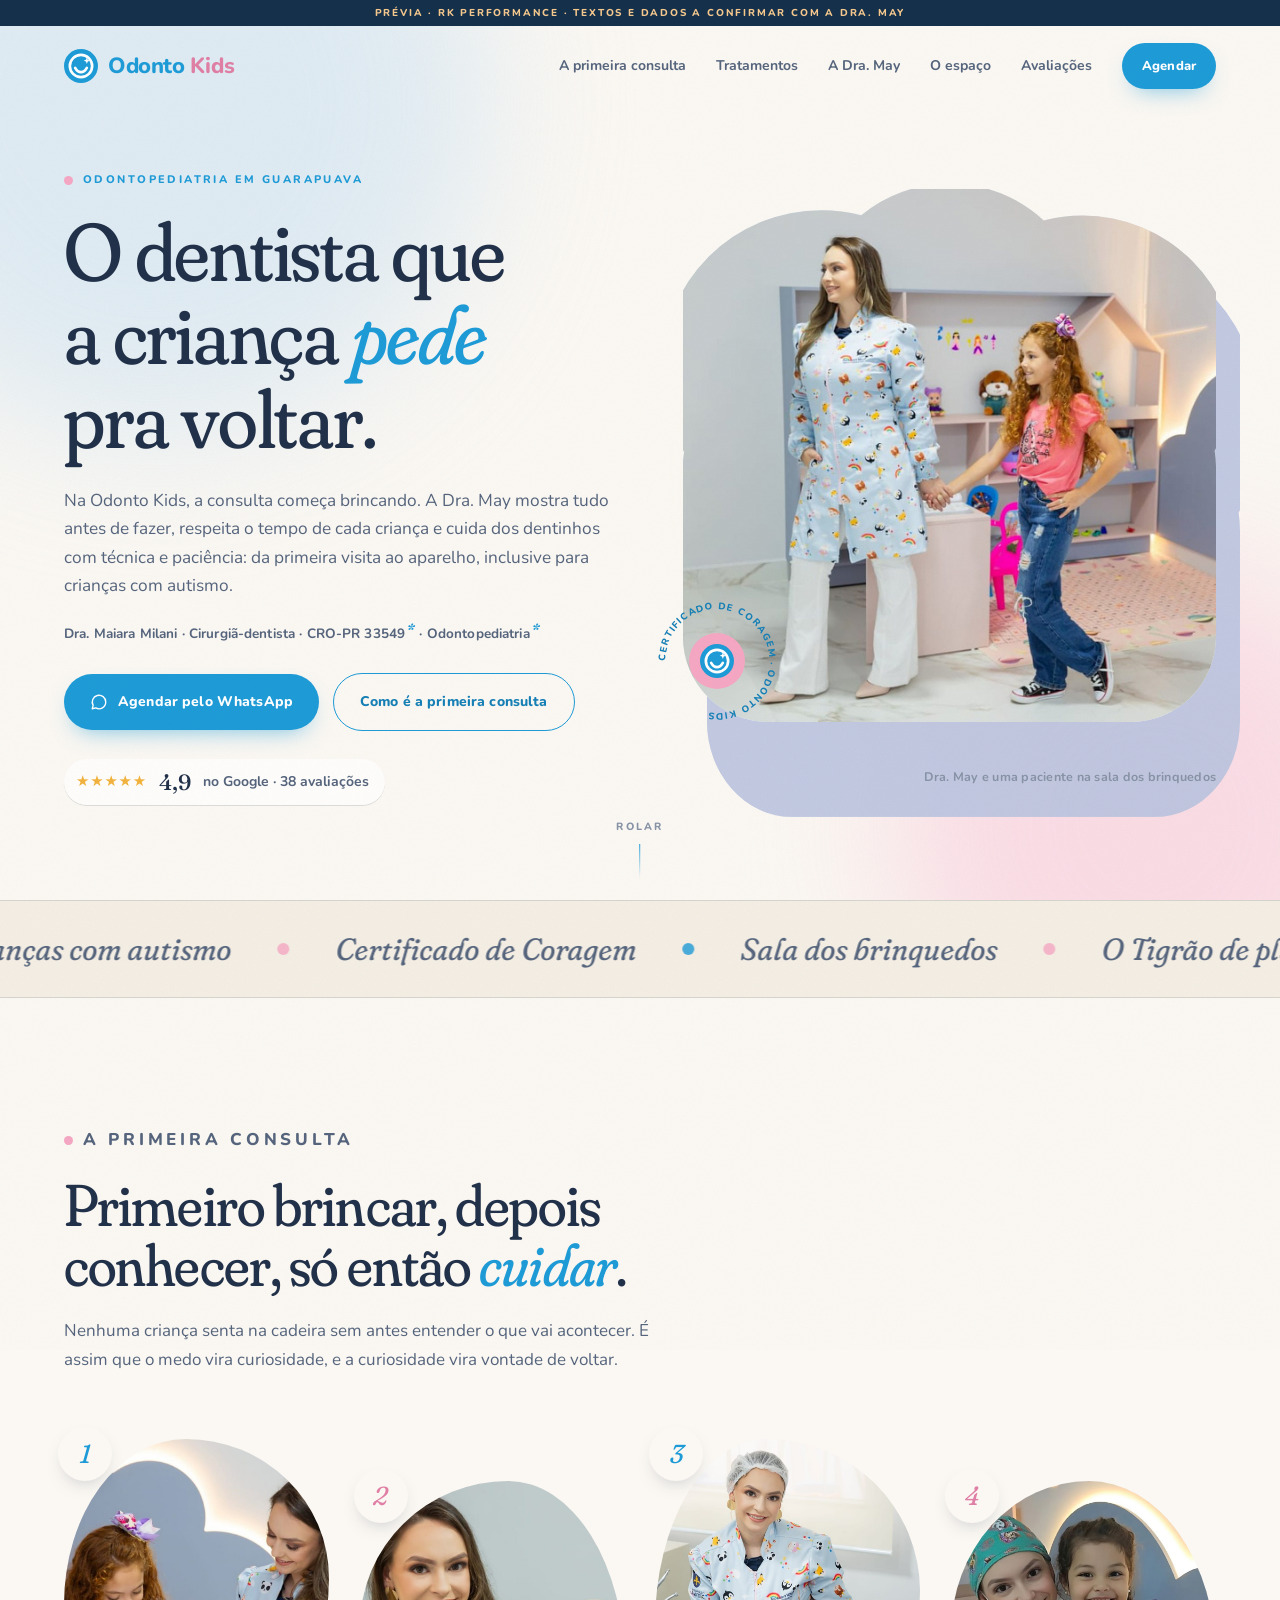
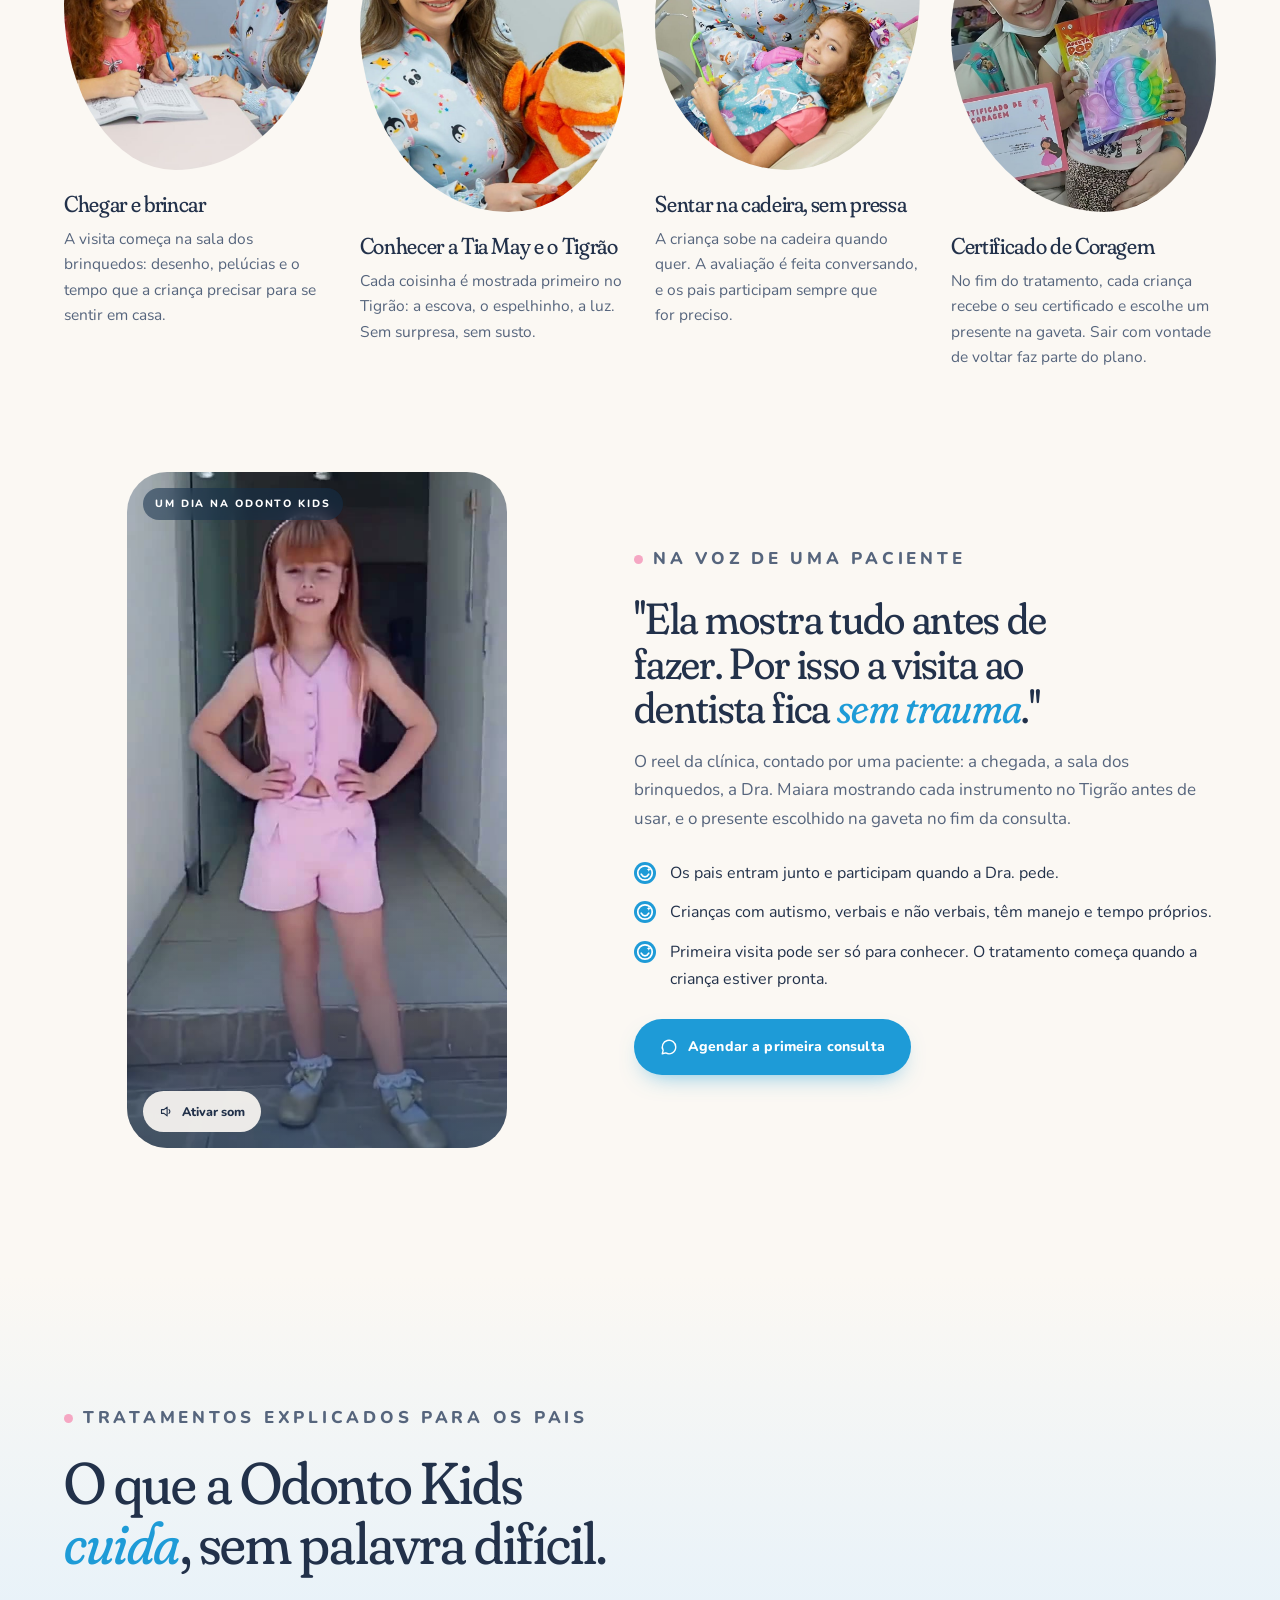
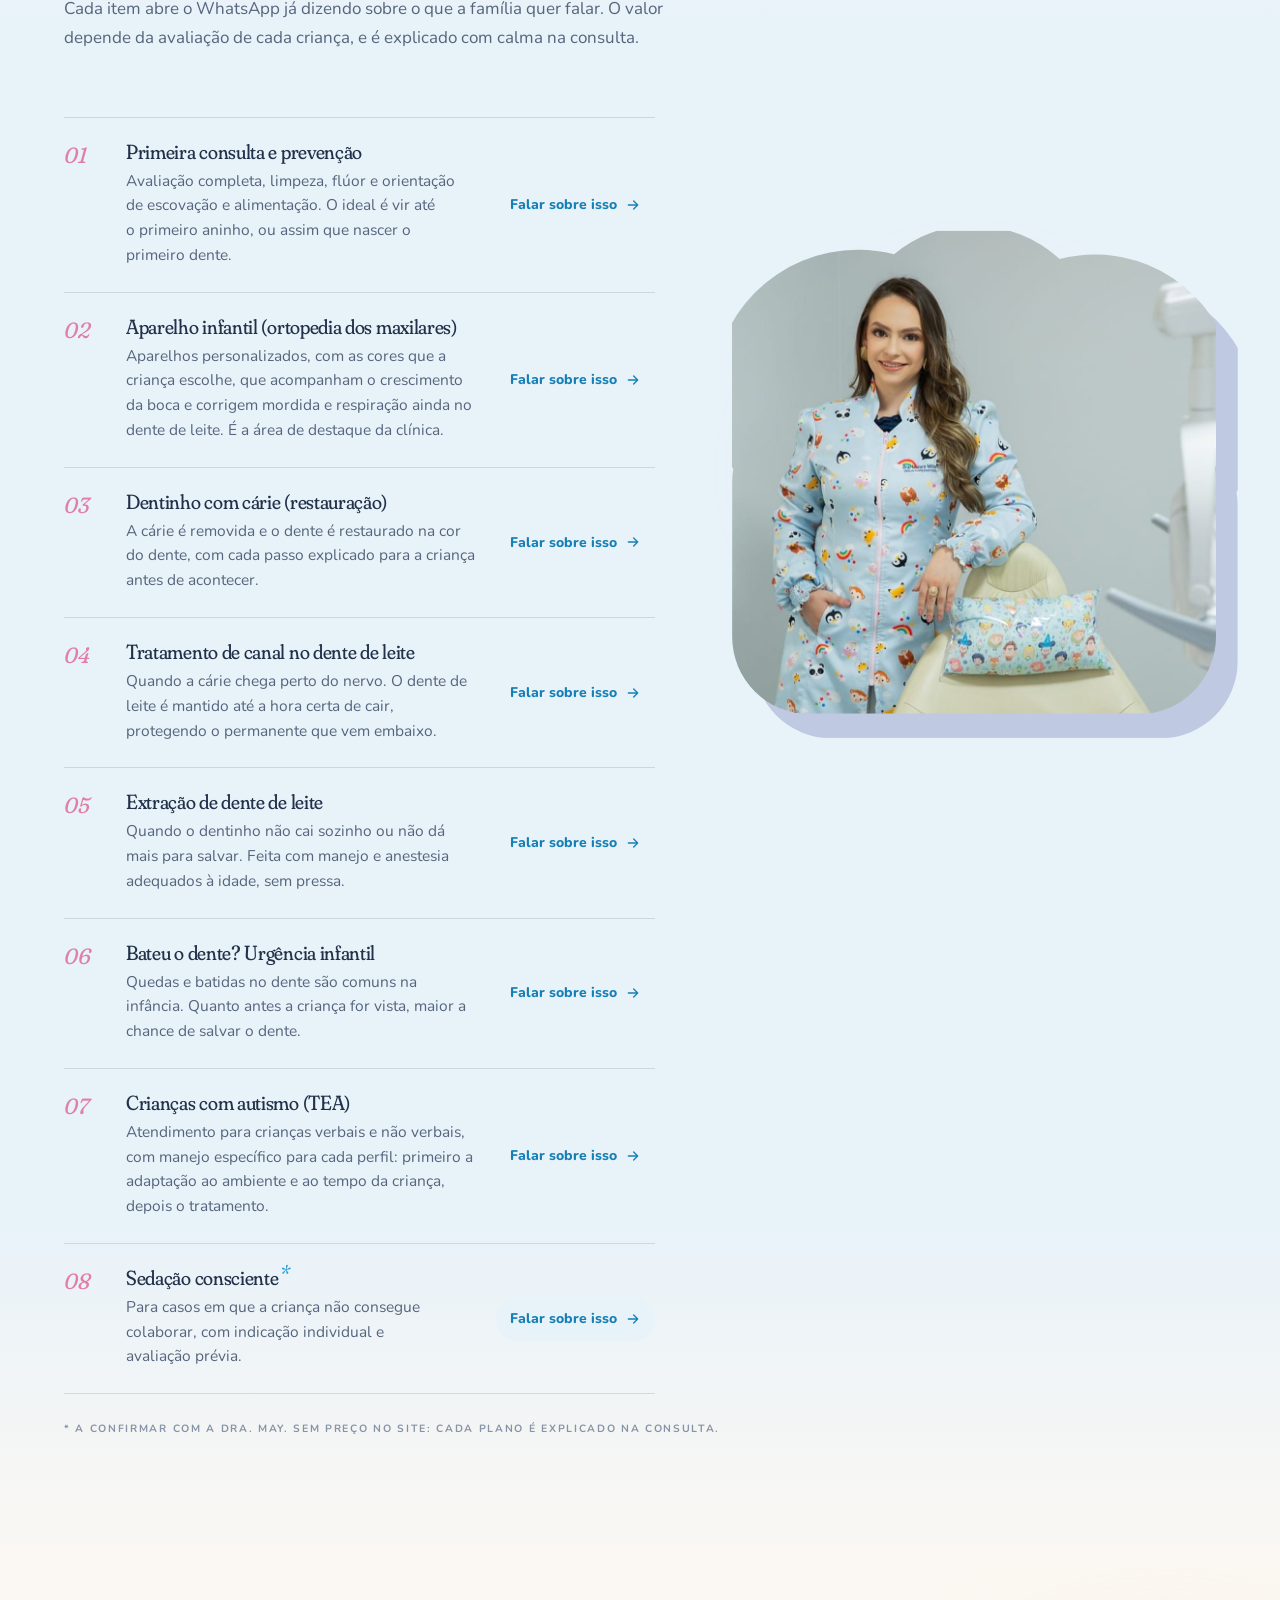
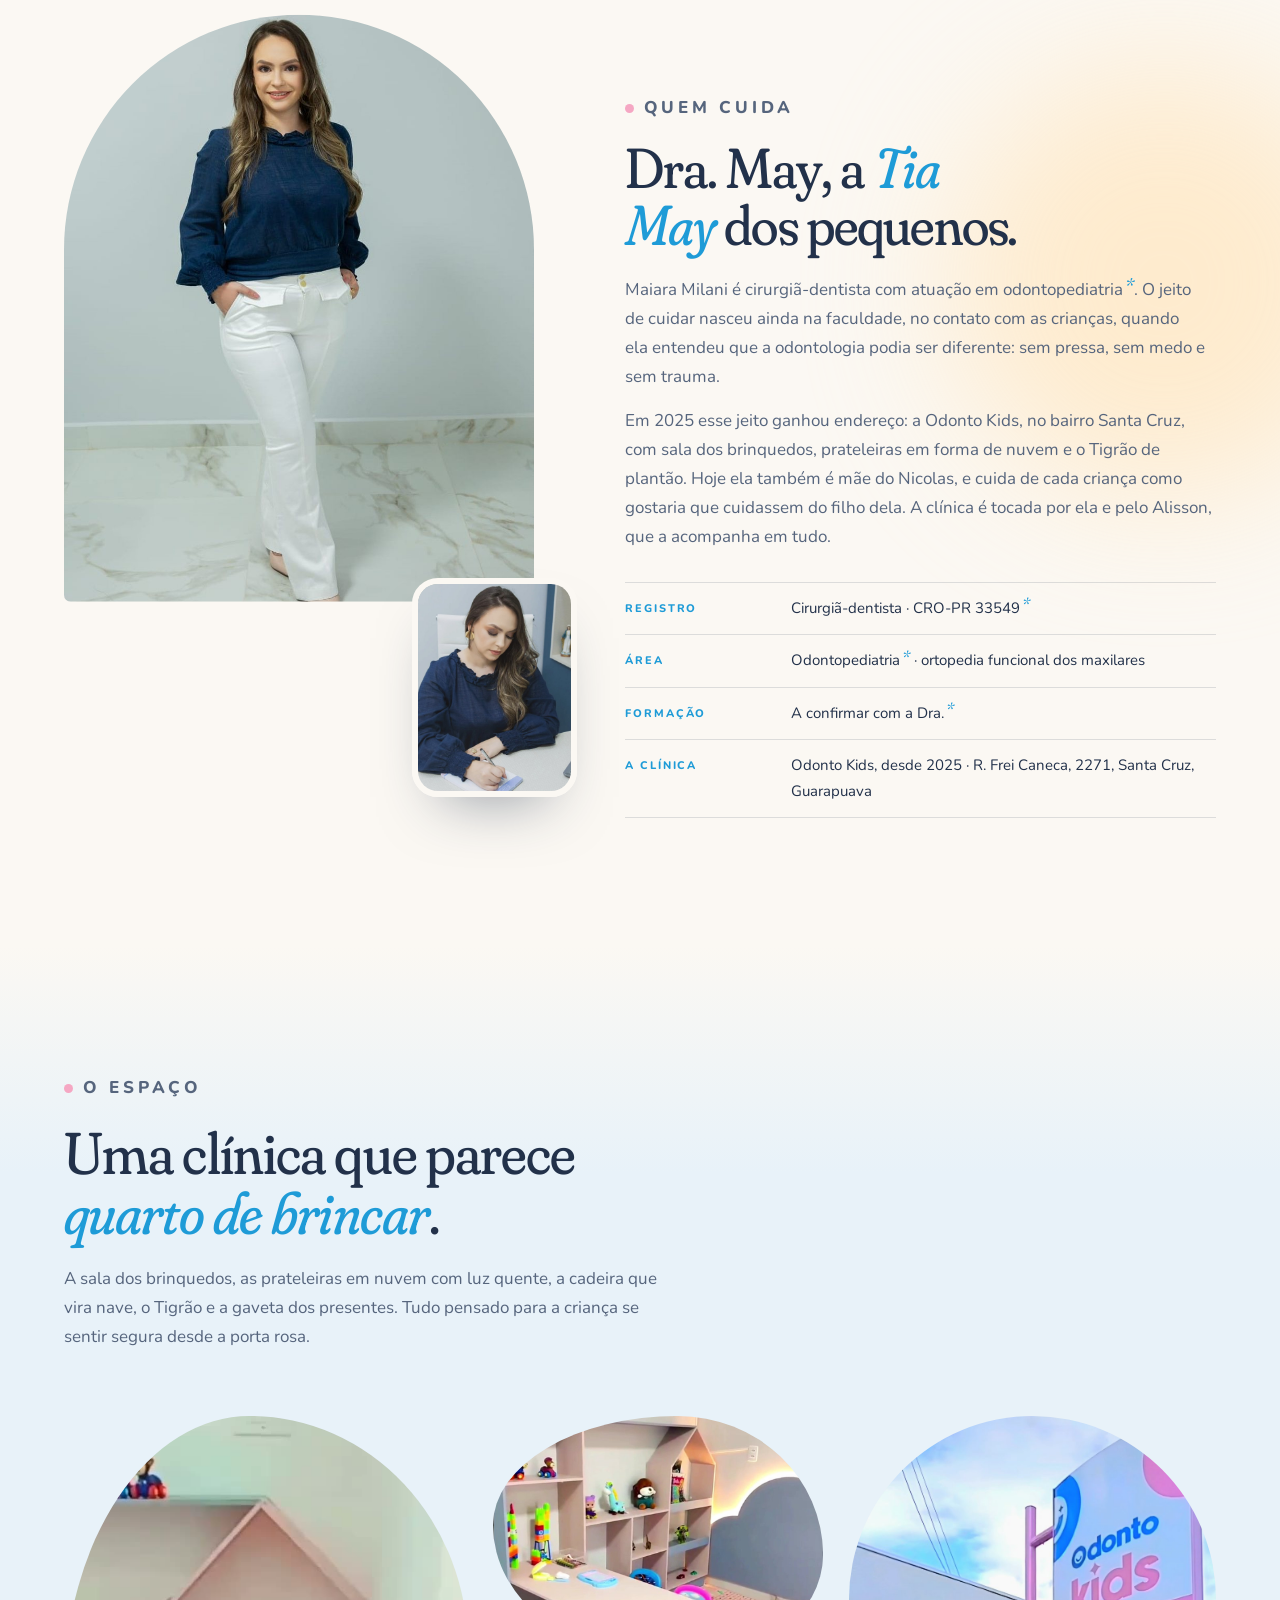
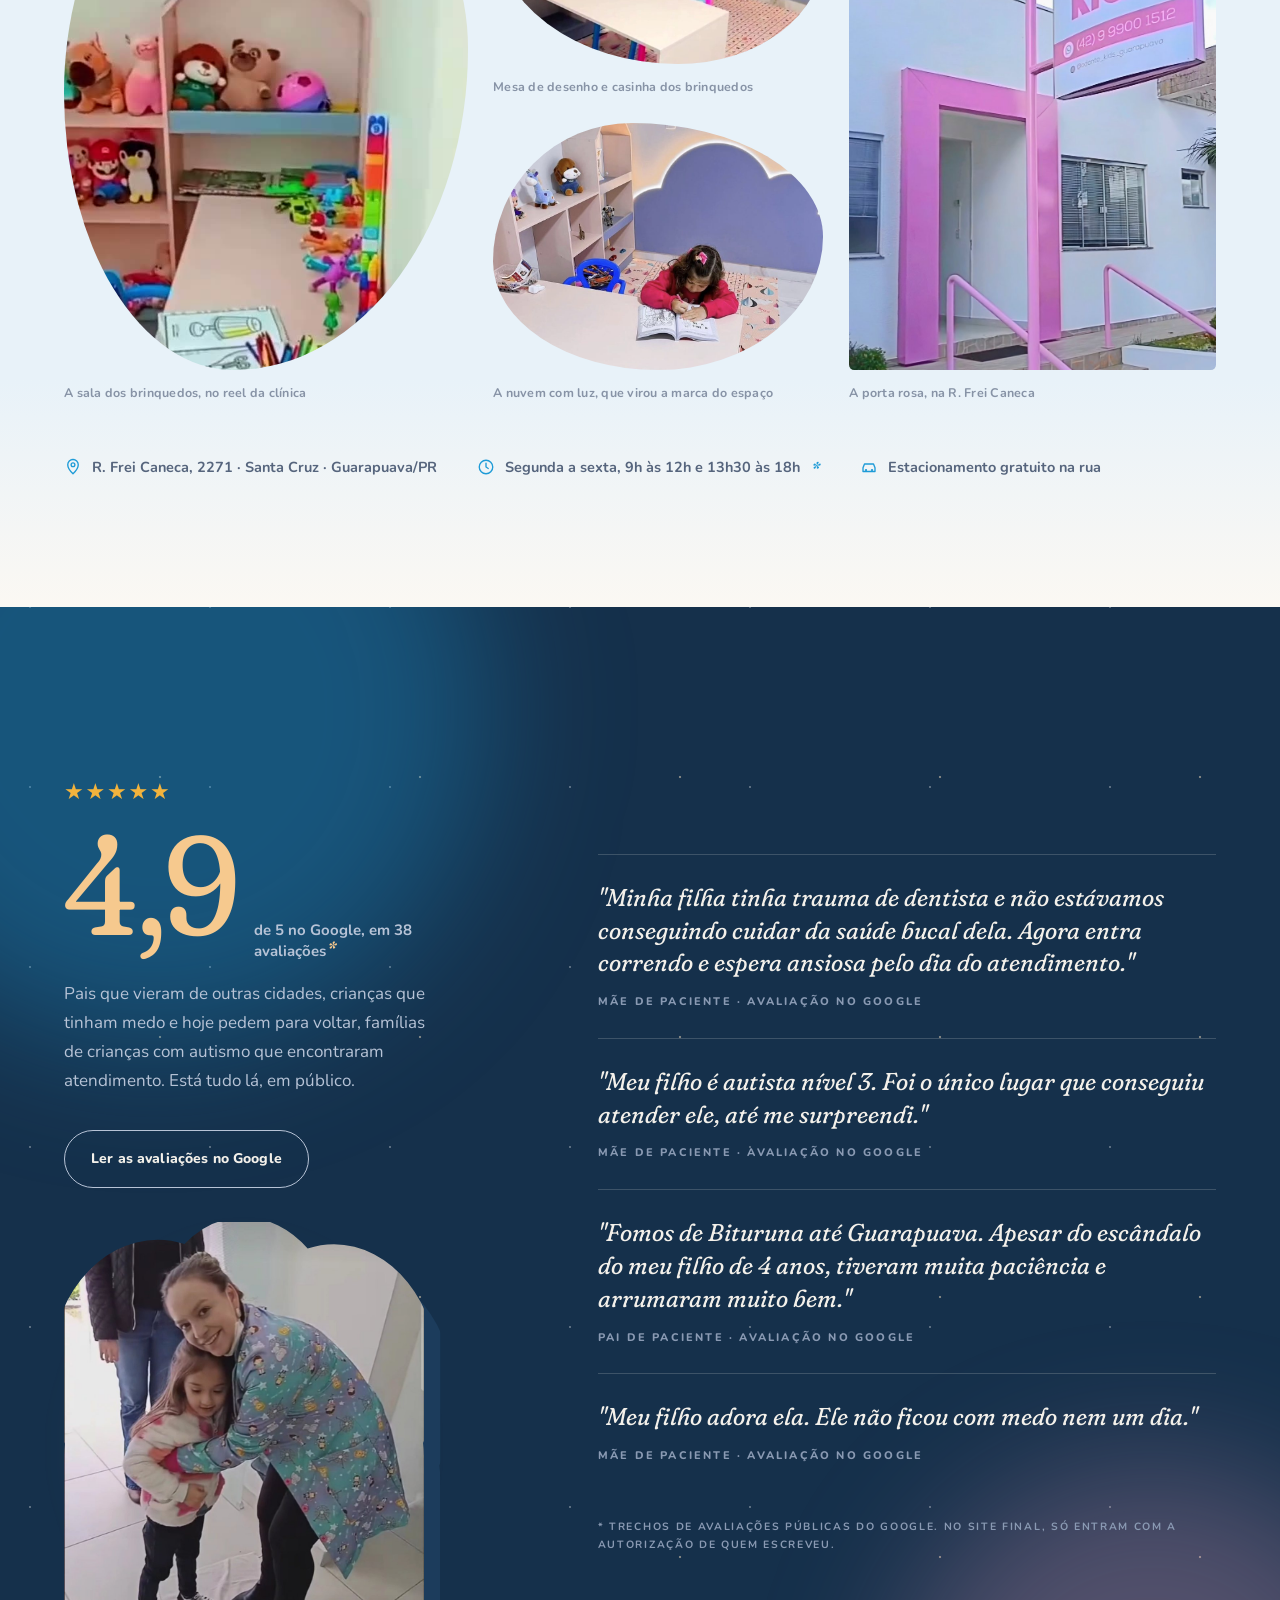
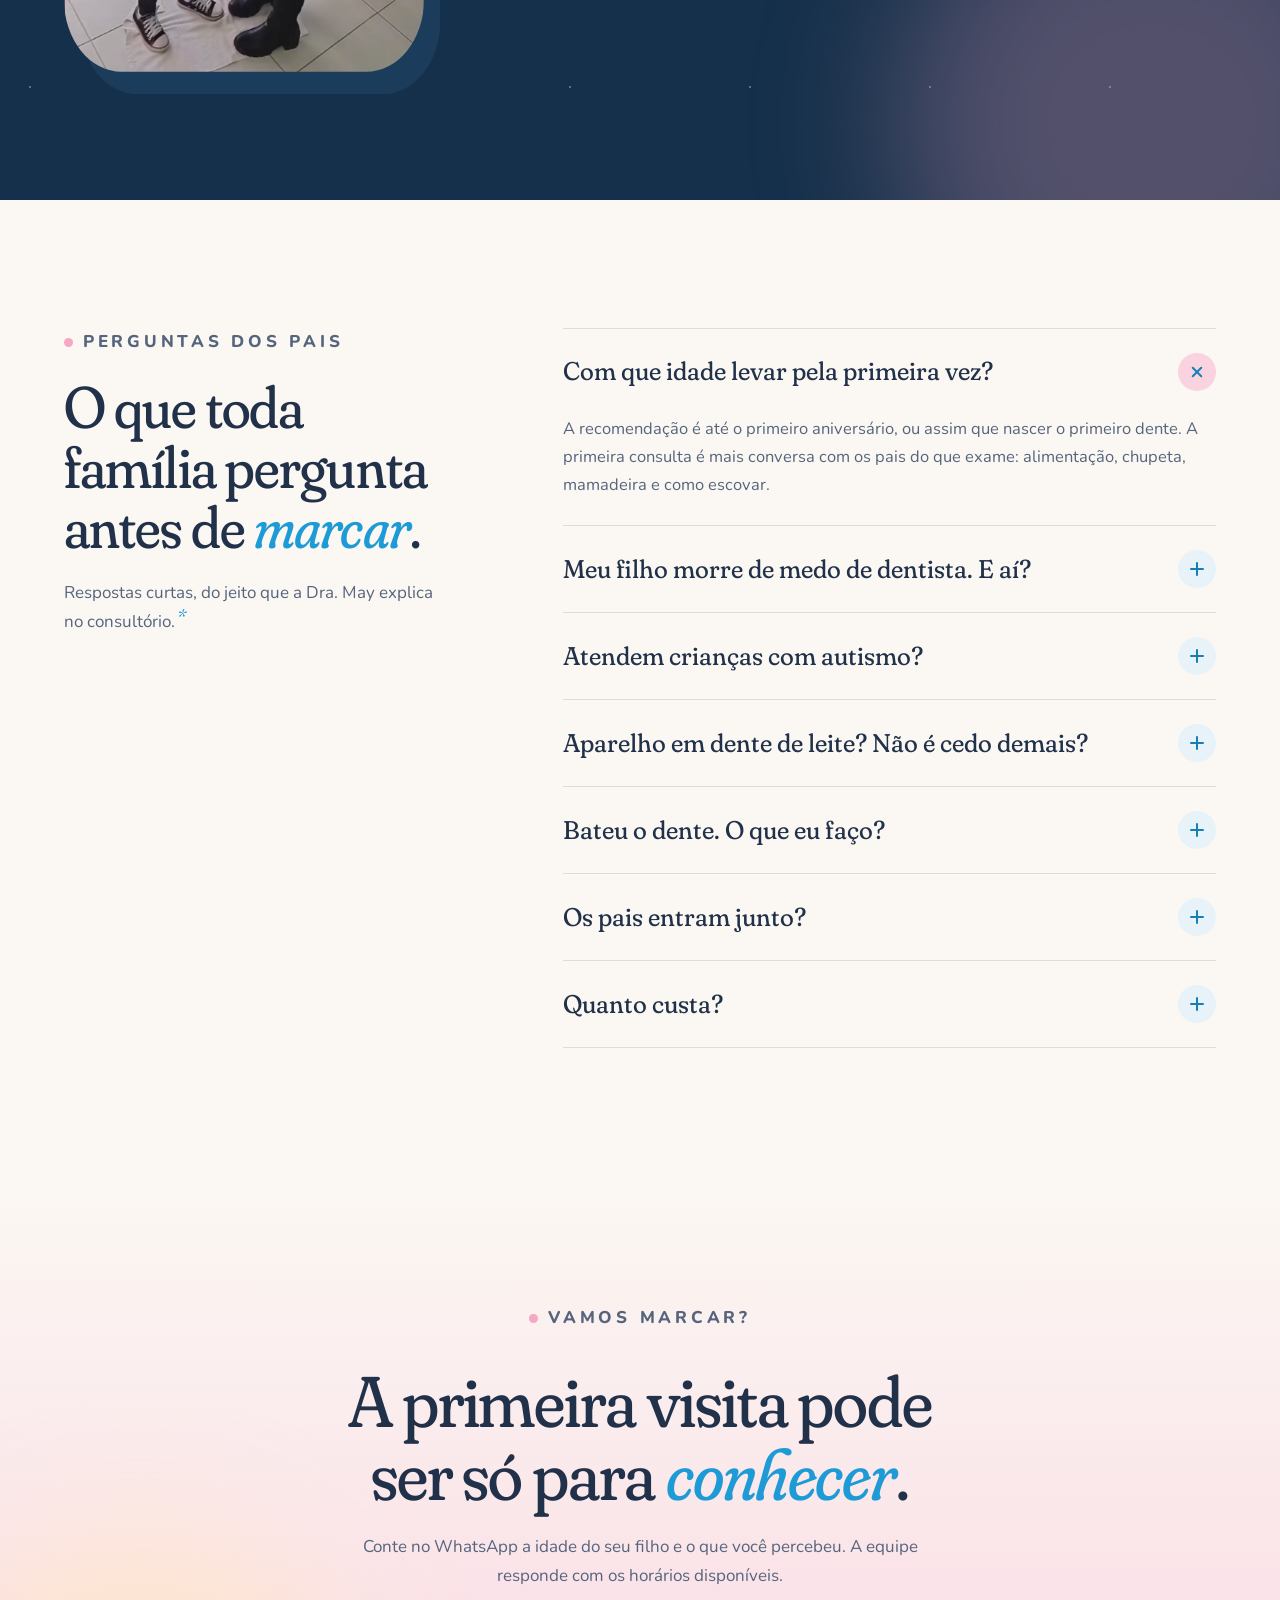
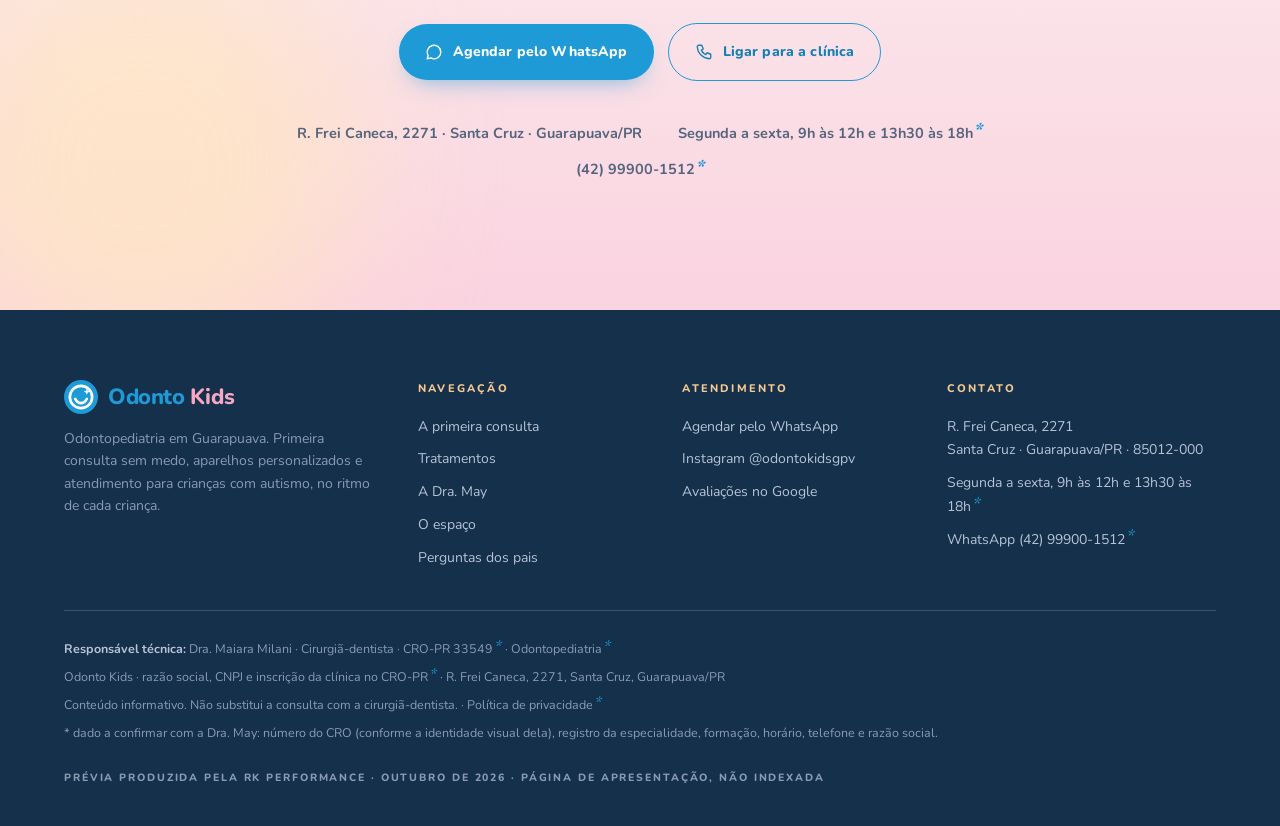
==== commit 2cf0affe: "WhatsApp da RK passa a ser o da Nicoli: (42) 99983-3348 Co-Authored-By: Claude Opus 5.5 <noreply@ant" ====
--- a/index.html
+++ b/index.html
@@ -365,7 +365,7 @@
     <p id="demo-txt">No site final, este botão abre o WhatsApp da Odonto Kids com a mensagem já escrita:</p>
     <blockquote id="demo-msg">Olá! Vim pelo site da Odonto Kids e quero agendar uma consulta para meu filho.</blockquote>
     <div class="acoes">
-      <a class="btn" href="https://wa.me/5542999246208?text=Vi%20a%20pr%C3%A9via%20do%20site%20da%20Odonto%20Kids" target="_blank" rel="noopener">Falar com a RK</a>
+      <a class="btn" href="https://wa.me/5542999833348?text=Vi%20a%20pr%C3%A9via%20do%20site%20da%20Odonto%20Kids" target="_blank" rel="noopener">Falar com a RK</a>
       <button class="btn linha" type="button" data-fecha>Fechar</button>
     </div>
   </div>
